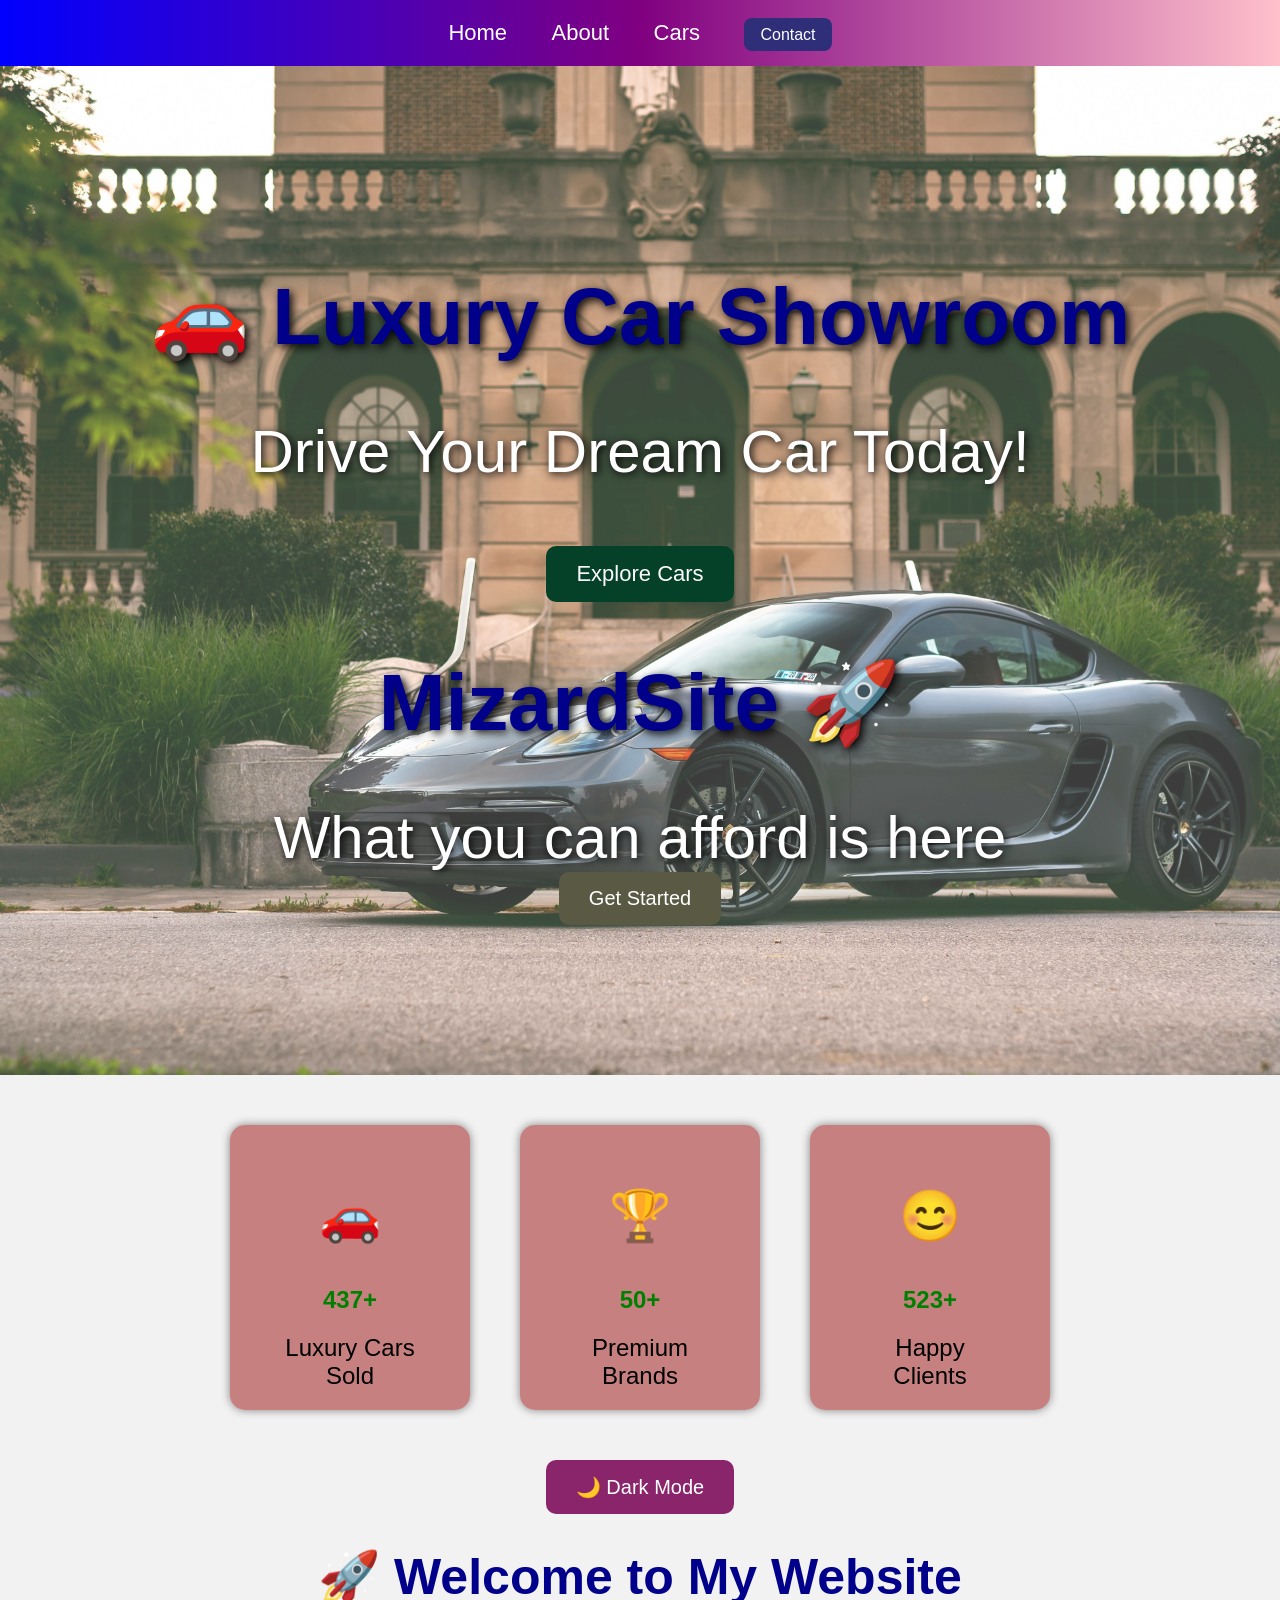
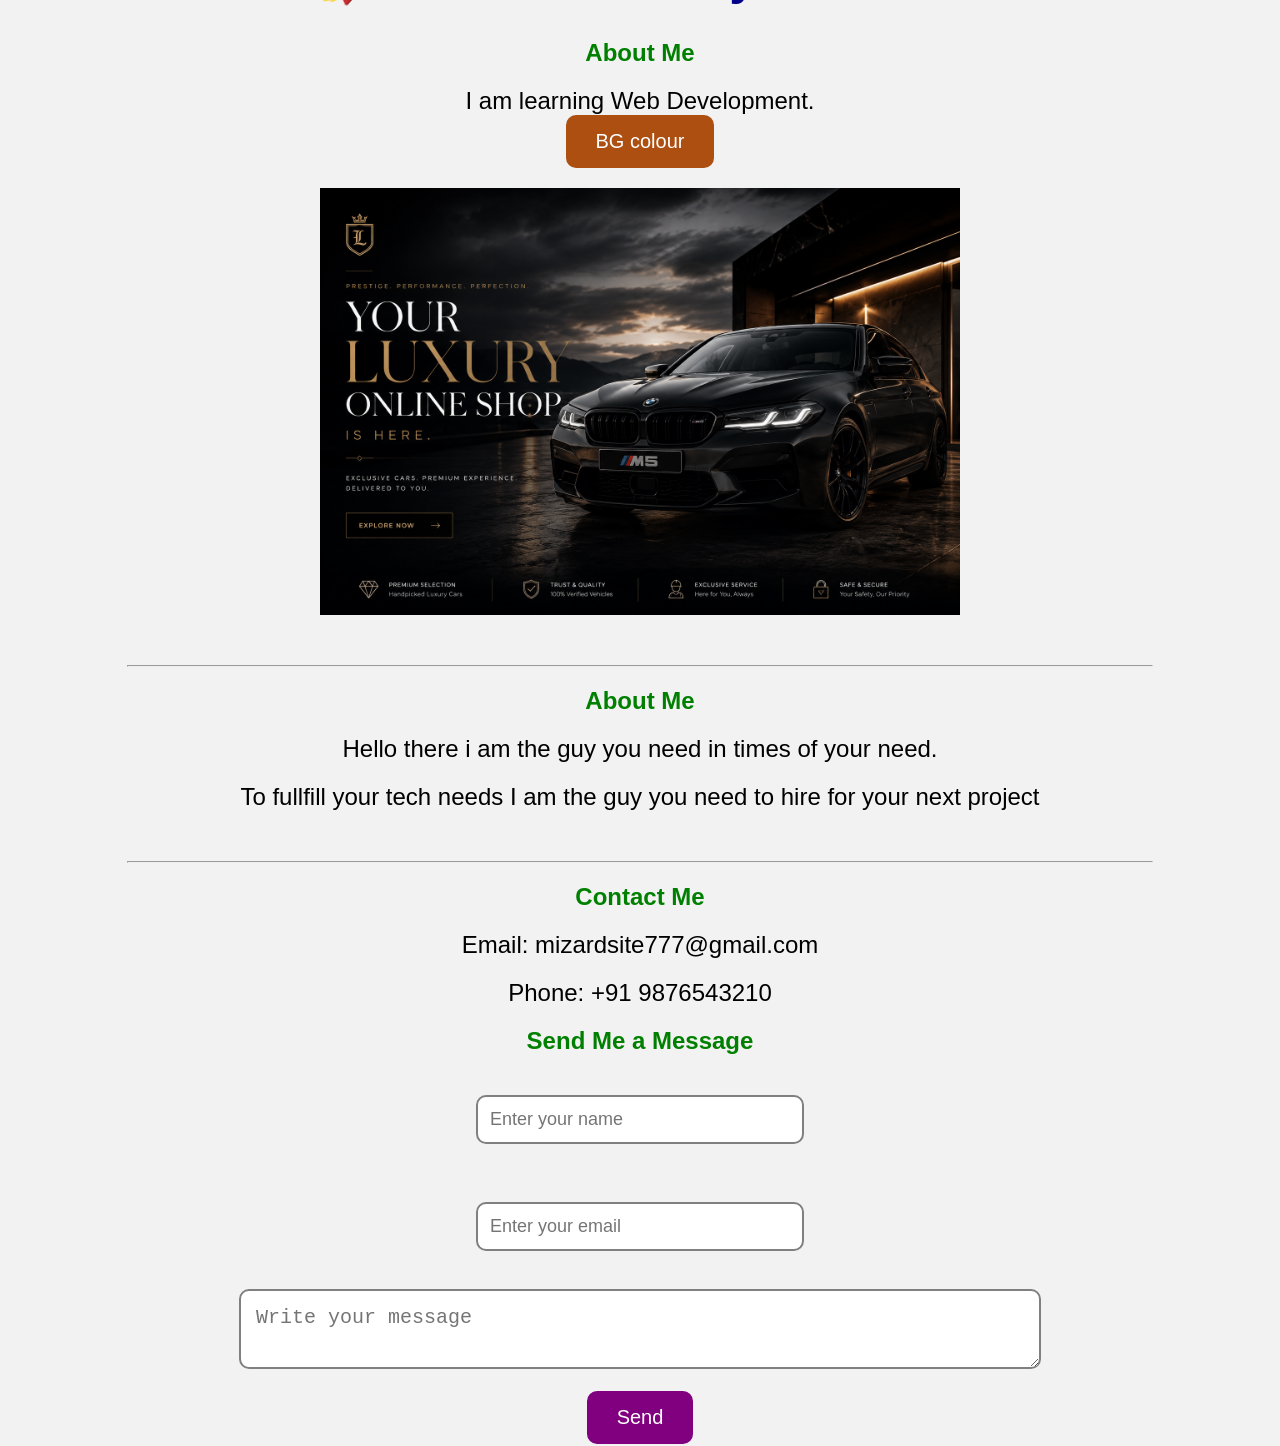
==== index.html @ 196ff4a2 "Add files via upload" ====
<!DOCTYPE html>
<html>

<head>
    <title>My Real Website</title>
    <meta name="viewport" content="width=device-width, initial-scale=1.0">
    <link rel="stylesheet" href="style.css">
</head>

<body>

   <nav>
    <a href="#home">Home</a>
    <a href="about.html">About</a>
    <a href="cars.html">Cars</a>
    <a class="contactlink" href="#contact">Contact</a>
</nav>

<div class="hero">

    <h1>🚗 Luxury Car Showroom</h1>

    <p>Drive Your Dream Car Today!</p>

    <a href="cars.html">
        <button class="explorebtn">Explore Cars</button>
    </a>

    <h1>MizardSite 🚀</h1>

    <p>What you can afford is here</p>

    <button>Get Started</button>

</div>

<section class="stats">

    <div class="stat">
        <h1>🚗</h1>
        <h2 id="carsSold">0</h2>
        <p>Luxury Cars Sold</p>
    </div>

    <div class="stat">
        <h1>🏆</h1>
        <h2 id="brands">0</h2>
        <p>Premium Brands</p>
    </div>

    <div class="stat">
        <h1>😊</h1> 
        <h2 id="clients">0</h2>
        <p>Happy Clients</p>
    </div>

</section>

<button class="darkbtn" onclick="darkMode()">🌙 Dark Mode</button>

    <h1 id="home">🚀 Welcome to My Website</h1>
    
     <h2 id="about">About Me</h2>

    <p id="message">I am learning Web Development.</p>

    <button class="bgbtn" onclick="changeColor()">BG colour</button>

    <img src="Front Page image.jpg" width="50%">

    <hr>

<h2>About Me</h2>

<p>
Hello there i am the guy you need in times of your need.
</p>
<p>
    To fullfill your tech needs I am the guy you need to hire for your next project 
    
</p>

<script>
function changeColor() {

    let colors = [
        "lightblue",
        "lightgreen",
        "yellow",
        "pink",
        "orange",
        "violet",
        "cyan",
        "lightcoral",
        "lightgoldenrodyellow",
        "lightgray"


    ];

    let random = Math.floor(Math.random() * colors.length);

    document.body.style.backgroundColor = colors[random];

}
</script>

<hr>

<h2 id="contact">Contact Me</h2>

<p>Email: mizardsite777@gmail.com</p>

<p>Phone: +91 9876543210</p>

<h2>Send Me a Message</h2>

<input type="text" placeholder="Enter your name">

<br><br>

<input type="email" placeholder="Enter your email">

<br><br>

<textarea placeholder="Write your message"></textarea>

<br><br>

<button class="sendbtn">Send</button>

<script>

    

let dark = false;

function darkMode(){

    if(dark == false){

        document.body.style.backgroundColor = "black";
        document.body.style.color = "white";

        dark = true;

    }else{

        document.body.style.backgroundColor = "#f2f2f2";
        document.body.style.color = "black";

        dark = false;

    }

}

</script>

<script>

let cars = 0;
let brands = 0;
let clients = 0;

let carCounter = setInterval(function(){

    cars++;
    document.getElementById("carsSold").innerHTML = cars + "+";

    if(cars == 50000){
        clearInterval(carCounter);
    }

}, 5);


let brandCounter = setInterval(function(){

    brands++;

    document.getElementById("brands").innerHTML = brands + "+";

    if(brands == 50){
        clearInterval(brandCounter);
    }

}, 50);


let clientCounter = setInterval(function(){

    clients++;

    document.getElementById("clients").innerHTML = clients + "+";

    if(clients == 1000000){
        clearInterval(clientCounter);
    }

}, 2);

</script>

</body>

</html>
---- style.css ----
body{
    margin:0;
    font-family:Arial;
    background-color:#f2f2f2;
    text-align:center;
}

h1{
    color:darkblue;
    font-size:50px;
}

h2{
    color:green;
}


button{
    background-color:rgb(90, 90, 68);
    color:white;
    padding:15px 30px;
    border:none;
    border-radius:10px;
    font-size:20px;
}
img{
    display:block;
    margin:20px auto;
}
hr{
    width:80%;
    margin-top:50px;
}

p{
    width:70%;
    margin:auto;
    margin-top:20px;
    font-size:24px;
}

.hero p{
    font-size: 25px;
}


button:hover{
    background-color: rgb(169, 104, 143);
    transform: scale(1.3);
    transition: 0.3s;
    cursor: pointer;
}
.darkbtn{
    background-color: rgb(138, 37, 108);
    color: white;
    padding: 15px 30px;
    border: none;
    border-radius: 10px;
}

.bgbtn{
    background-color: rgb(172, 79, 17);
    color: white;
    padding: 15px 30px;
    border: none;
    border-radius: 10px;
}
input, textarea{

    width:60%;
    padding:15px;
    font-size:20px;
    border-radius:10px;
    border:2px solid gray;

}

.sendbtn{

    background-color:purple;
    color:white;
    padding:15px 30px;
    border:none;
    border-radius:10px;

}
@media (max-width: 768px){

    h1{
        font-size:25px;
    }

    h2{
        font-size:25px;
    }

    p{
        font-size:18px;
        width:90%;
    }

    img{
        width:90%;
    }

    input,
    textarea{
        width:90%;
    }

}

.backbtn{
    background-color: rgb(46, 46, 54);
    color: white;
    padding: 8px 16px;
    font-size: 16px;
    border: none;
    border-radius: 8px;
}
.contactlink{
    background-color: rgb(46, 46, 121);
    color: white;
    padding: 8px 16px;
    font-size: 16px;
    border: none;
    border-radius: 8px;
}
.container{
    display: flex;
    justify-content: center;
    gap: 20px;
    flex-wrap: wrap;
}

.car{
    width: 300px;
    background-color: rgb(255, 245, 245);
    padding: 20px;
    border-radius: 15px;
    box-shadow: 0px 0px 10px gray;
    transition: transform 0.3s;
}
.car:hover{
    transform: scale(1.08);
    box-shadow: 0px 15px 30px gray;
    z-index: 10;
}
.buybtn{
    background-color: green;
    color: white;
    padding: 10px 20px;
    font-size: 18px;
    border: none;
    border-radius: 10px;
}

.buybtn:hover{
    background-color: darkgreen;
    cursor: pointer;
}
.bmwm4btn{
    background-color: rgb(7, 7, 14);
    color: white;
    padding: 10px 20px;
    font-size: 18px;
    border: none;
    border-radius: 10px;
}
.ferraribtn{
    background-color: rgb(221, 18, 18);
    color: white;
    padding: 10px 20px;
    font-size: 18px;
    border: none;
    border-radius: 10px;
}
.mercedesbtn{
    background-color: rgb(231, 213, 213);
    color: rgb(153, 17, 17);
    padding: 10px 20px;
    font-size: 18px;
    border: none;
    border-radius: 10px;
}
.grid{
    display: grid;
    grid-template-columns: repeat(3, 1fr);
    gap: 20px;
    padding: 20px;
}
.bmwm5btn{
    background-color: rgb(4, 4, 19);
    color: rgb(223, 178, 178);
    padding: 10px 20px;
    font-size: 18px;
    border: none;
    border-radius: 10px;
}
input{
    width:300px;
    padding:12px;
    font-size:18px;
    border-radius:10px;
    border:2px solid gray;
    margin:20px;
}
nav{
    background: linear-gradient(to right, blue, purple, pink);
    padding:20px;
}

nav a{
    color:white;
    text-decoration:none;
    margin:20px;
    font-size:22px;
}

nav a:hover{
    color:rgb(158, 125, 48);
}

.hero{
    background:
    linear-gradient(rgba(255, 255, 255, 0.234),
    rgba(255, 255, 255, 0.234)),
    url("hero-car.jpg");

    background-size: cover;
    background-position: center;
    color: white;
    padding: 150px 20px;


    animation: fadein 5s;
}
.hero h1{
    font-size:80px;
    text-shadow: 3px 3px 10px black;
}

.hero p{
    font-size:60px;
    text-shadow: 2px 2px 8px black;
}
.explorebtn{
    background-color: rgb(4, 65, 40);
    color: rgb(254, 253, 253);
    padding: 15px 30px;
    border: none;
    border-radius: 10px;
    font-size: 22px;
    margin-top:60px;
}
.stats{
    display:flex;
    justify-content:center;
    gap:50px;
    padding:50px;
}

.stat{
    background:rgba(165, 39, 39, 0.557);
    padding:20px;
    border-radius:15px;
    width:200px;
    box-shadow:0px 0px 10px gray;
    animation: fadeIn 2s;
}

@keyframes fadeIn{

    from{
        opacity:0;
    }

    to{
        opacity:1;
    }

}
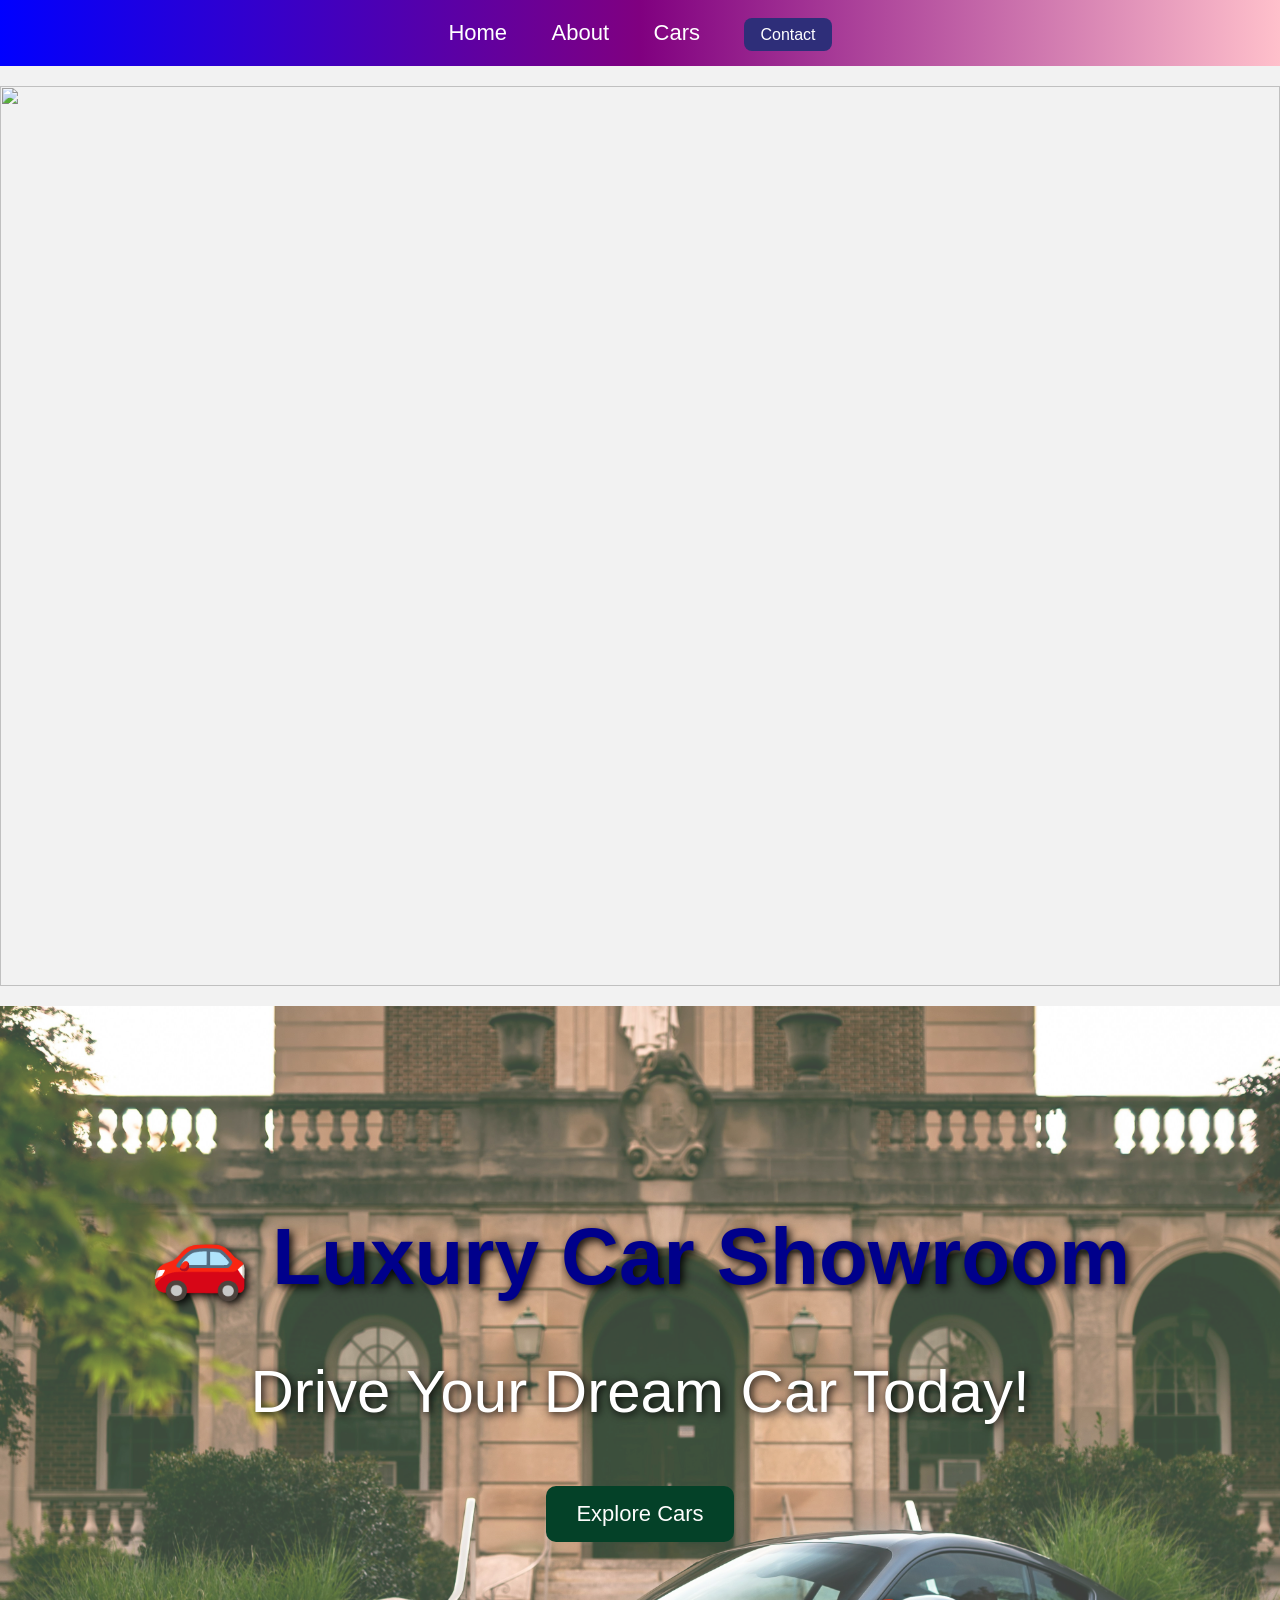
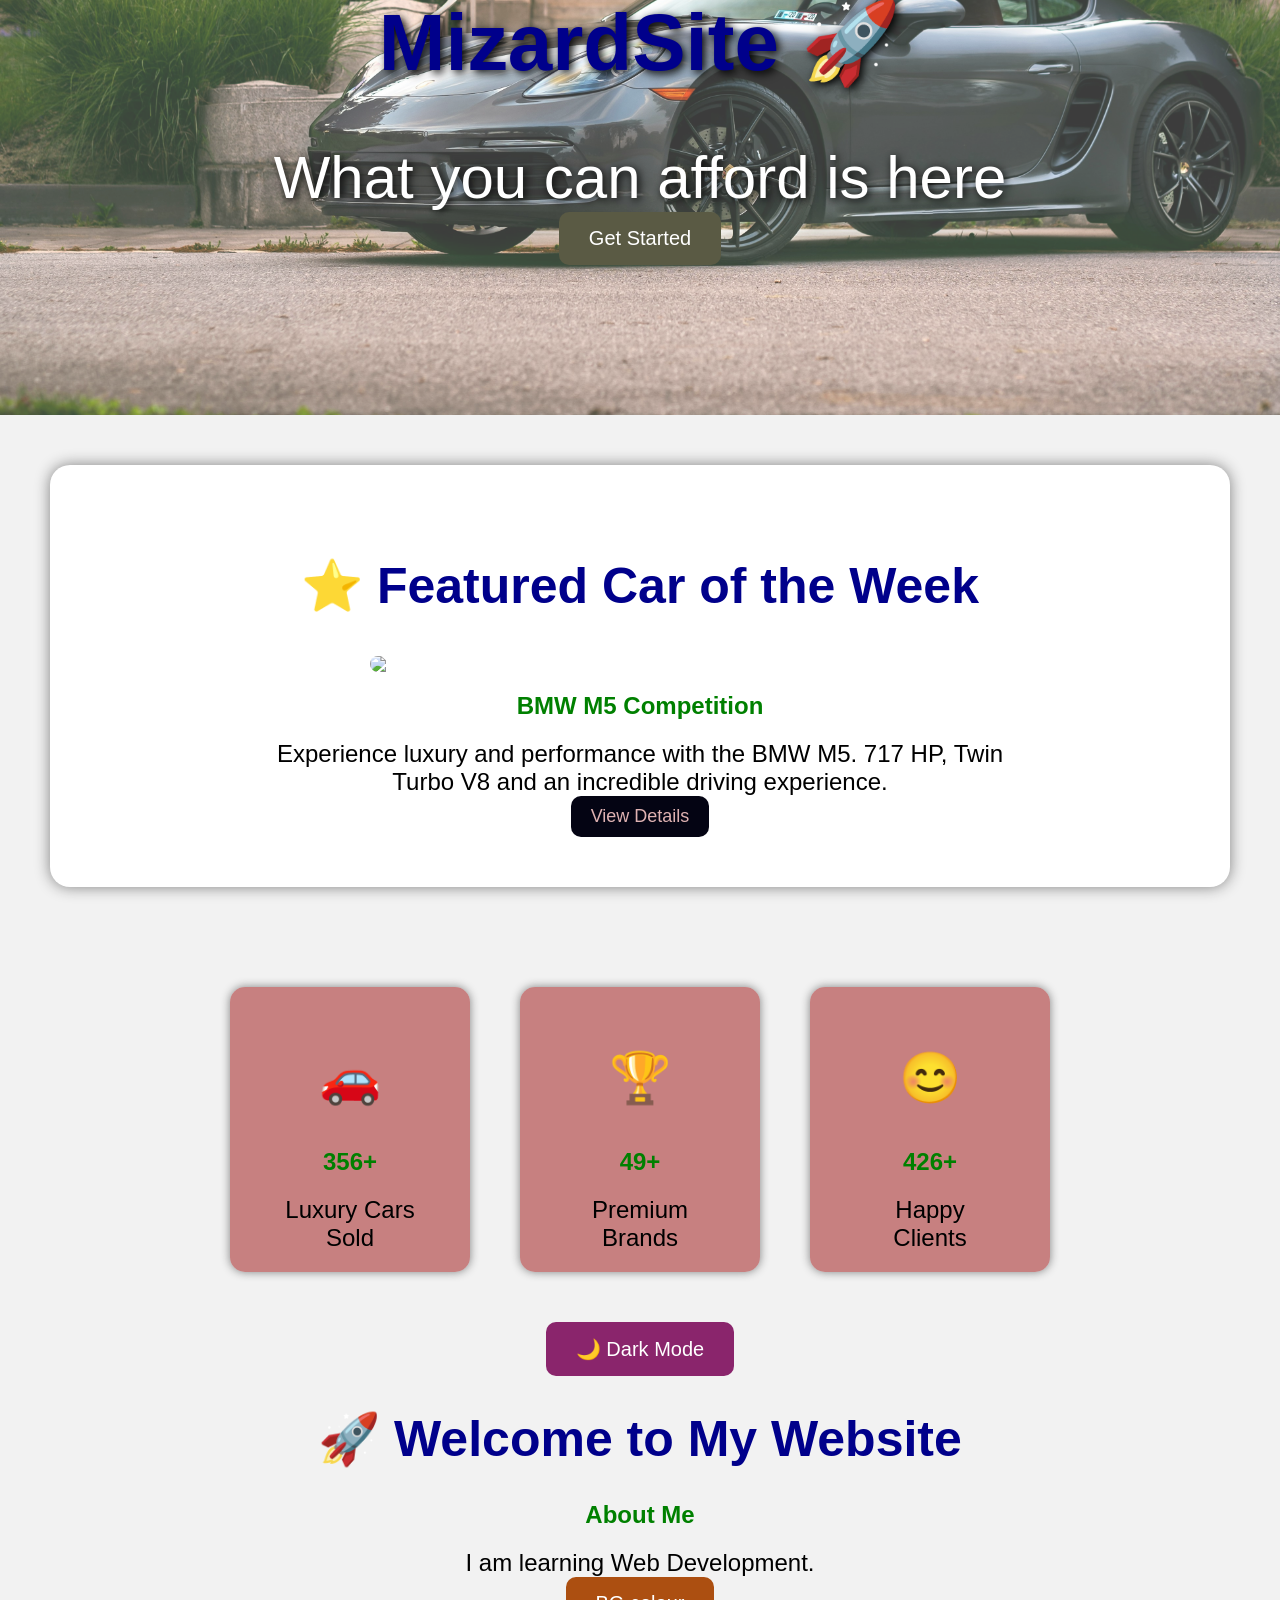
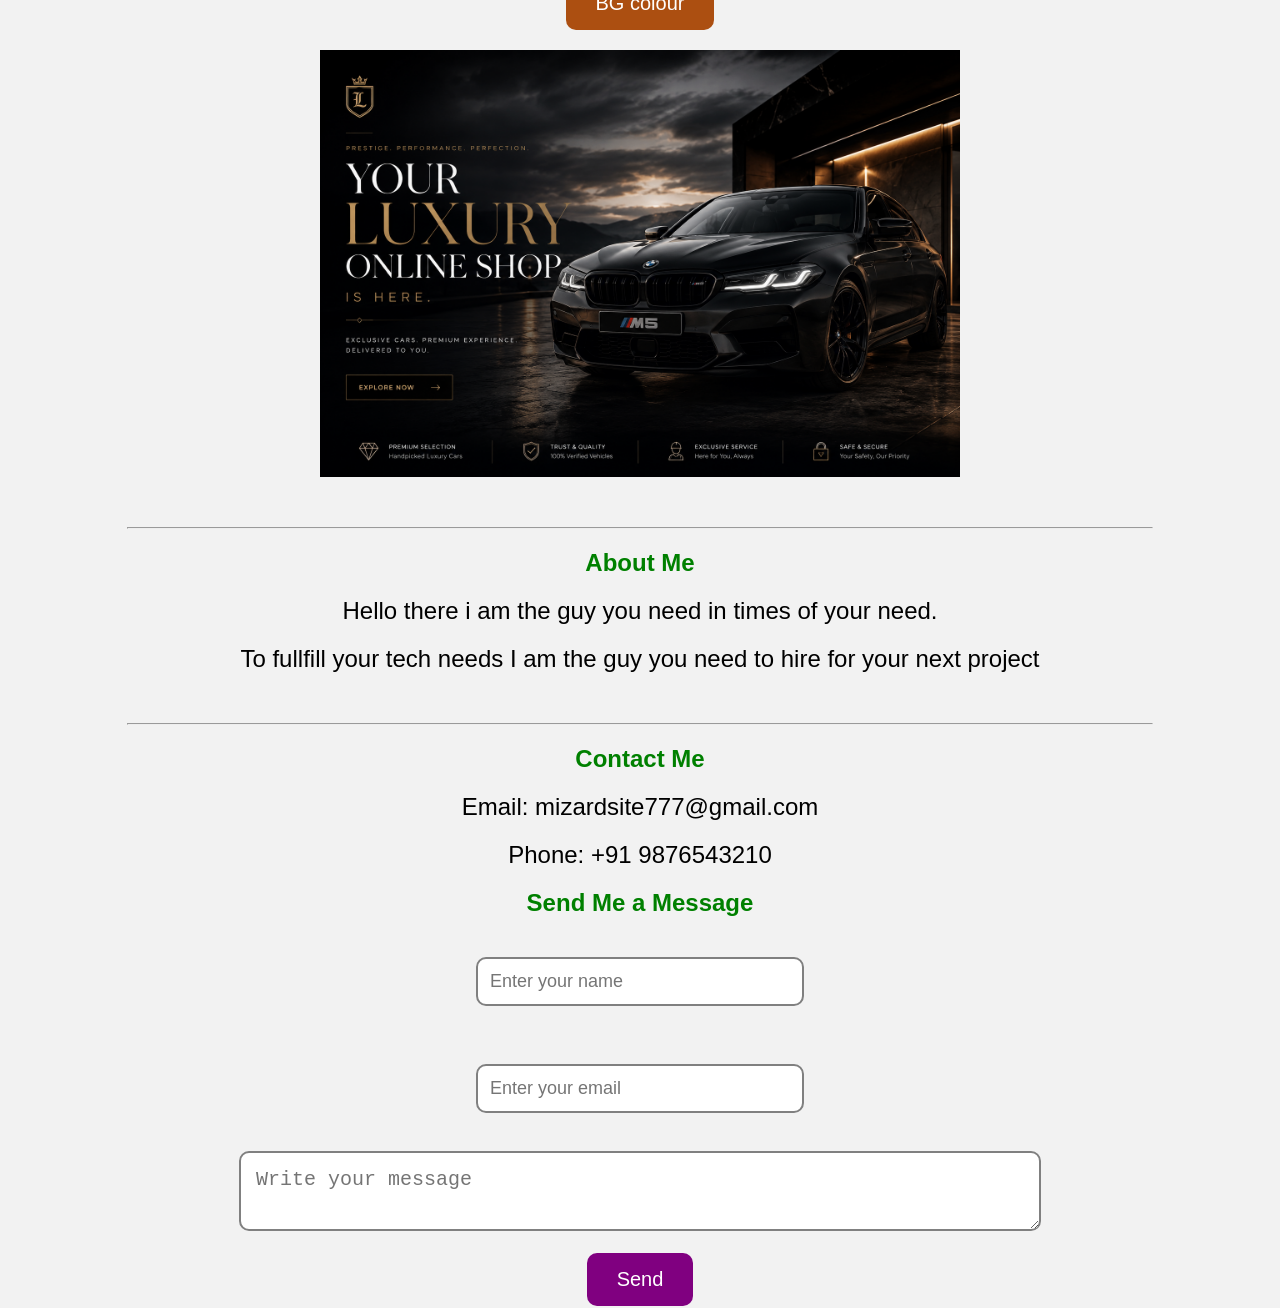
==== commit e278a61e: "Add files via upload" ====
--- a/index.html
+++ b/index.html
@@ -14,7 +14,13 @@
     <a href="about.html">About</a>
     <a href="cars.html">Cars</a>
     <a class="contactlink" href="#contact">Contact</a>
-</nav>
+   </nav>
+
+<div class="slider">
+
+    <img id="sliderImage" src="BMW M5.jpg" width="100%">
+
+</div>
 
 <div class="hero">
 
@@ -33,6 +39,26 @@
     <button>Get Started</button>
 
 </div>
+
+<section class="featured">
+
+    <h1>⭐ Featured Car of the Week</h1>
+
+    <img src="BMW M5.jpg" width="50%">
+
+    <h2>BMW M5 Competition</h2>
+
+    <p>
+        Experience luxury and performance with the BMW M5.
+        717 HP, Twin Turbo V8 and an incredible driving experience.
+    </p>
+
+    <a href="bmwm5.html">
+            <button class="bmwm5btn">View Details</button>
+        </a>
+
+
+</section>
 
 <section class="stats">
 
@@ -202,6 +228,40 @@
 
 </script>
 
+<script>
+
+let images = [
+    "BMW M5.jpg",
+    "Ferrari F8.jpg",
+    "Mercedes amg.jpg"
+];
+
+let current = 0;
+
+setInterval(function(){
+
+    let slider = document.getElementById("sliderImage");
+
+    slider.style.opacity = 0;
+
+    setTimeout(function(){
+
+        current++;
+
+        if(current >= images.length){
+            current = 0;
+        }
+
+        slider.src = images[current];
+
+        slider.style.opacity = 1;
+
+    },1000);
+
+},3000);
+
+</script>
+
 </body>
 
 </html>
--- a/style.css
+++ b/style.css
@@ -208,6 +208,10 @@
 nav{
     background: linear-gradient(to right, blue, purple, pink);
     padding:20px;
+
+    position:sticky;
+    top:0;
+    z-index: 1000;
 }
 
 nav a{
@@ -279,4 +283,28 @@
         opacity:1;
     }
 
+}
+.featured{
+    padding:50px;
+    background-color:white;
+    margin:50px;
+    border-radius:20px;
+    box-shadow:0px 0px 15px gray;
+}
+
+.featured img{
+    border-radius:15px;
+}
+.slider{
+    width:100%;
+    overflow:hidden;
+}
+
+.slider img{
+    width:100%;
+    height:900px;
+    object-fit:cover;
+    object-position:center;
+    opacity:1;
+    transition:opacity 1s ease-in-out;
 }
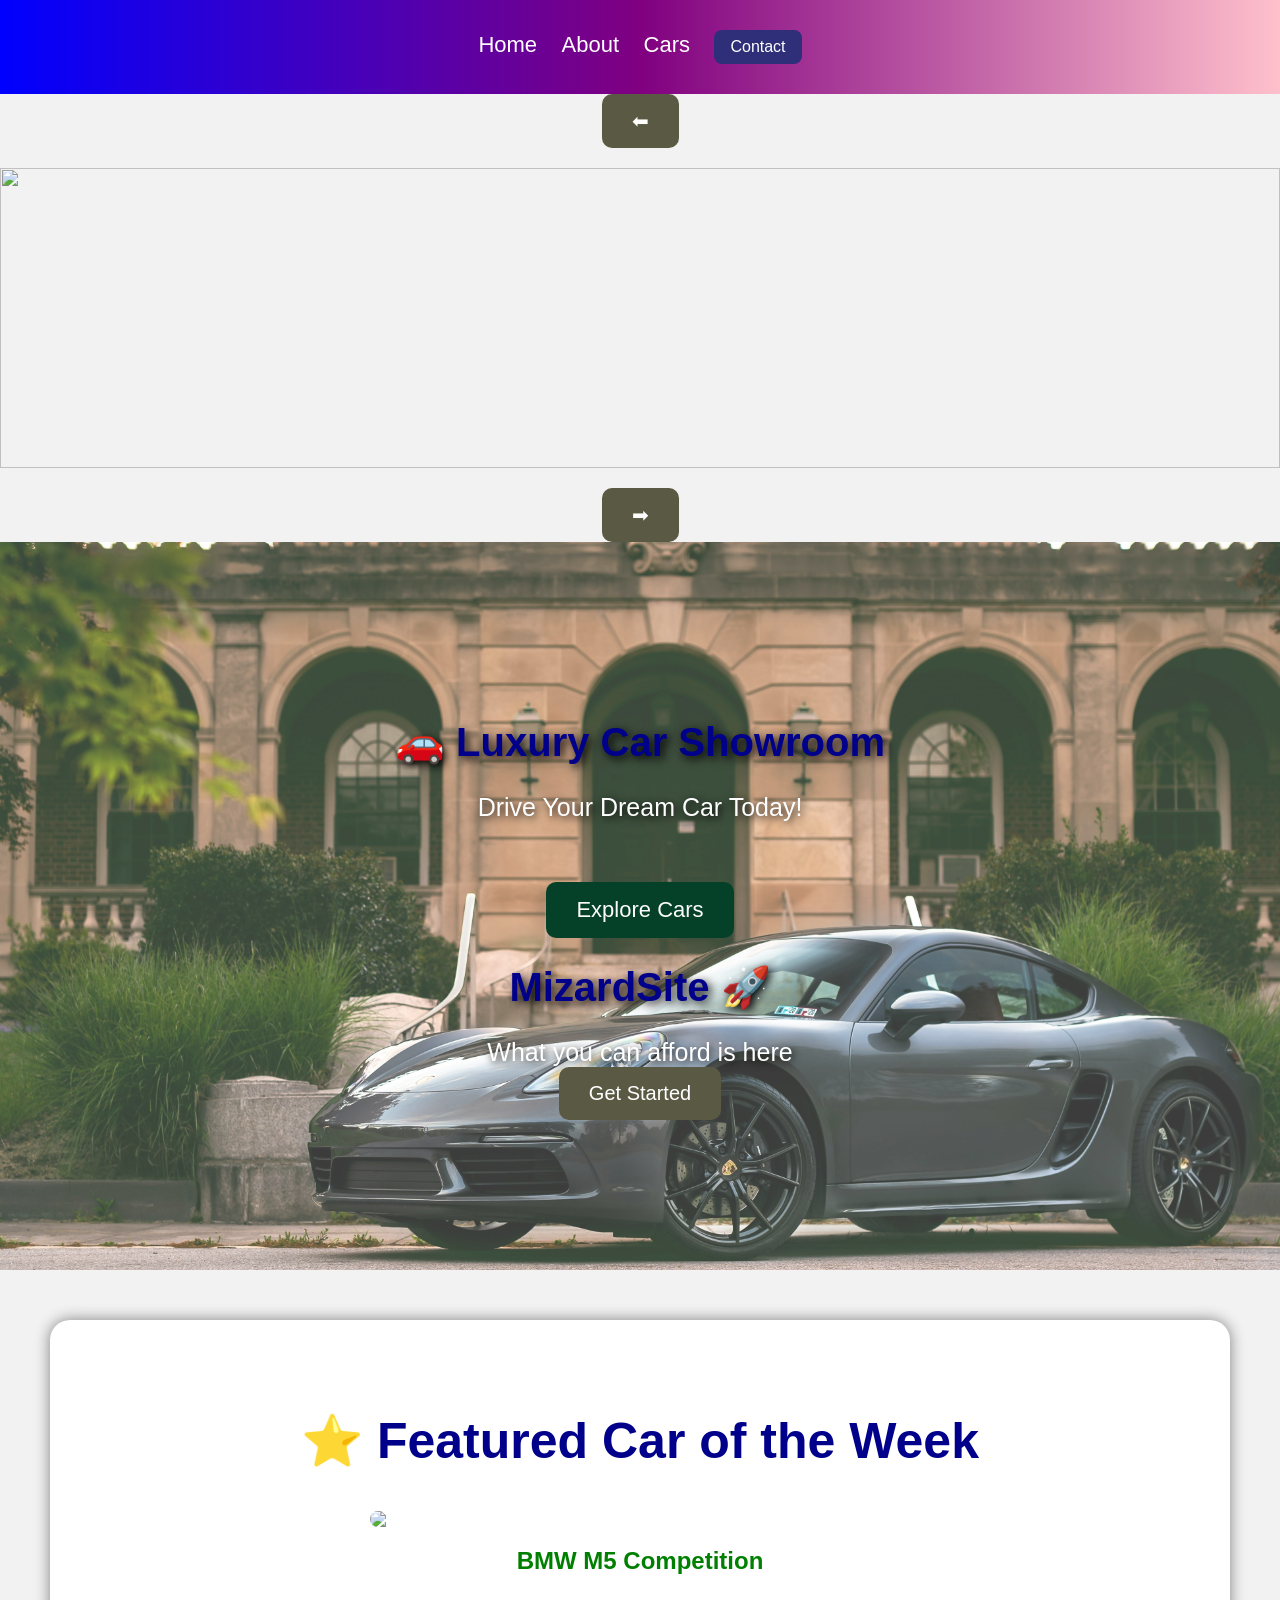
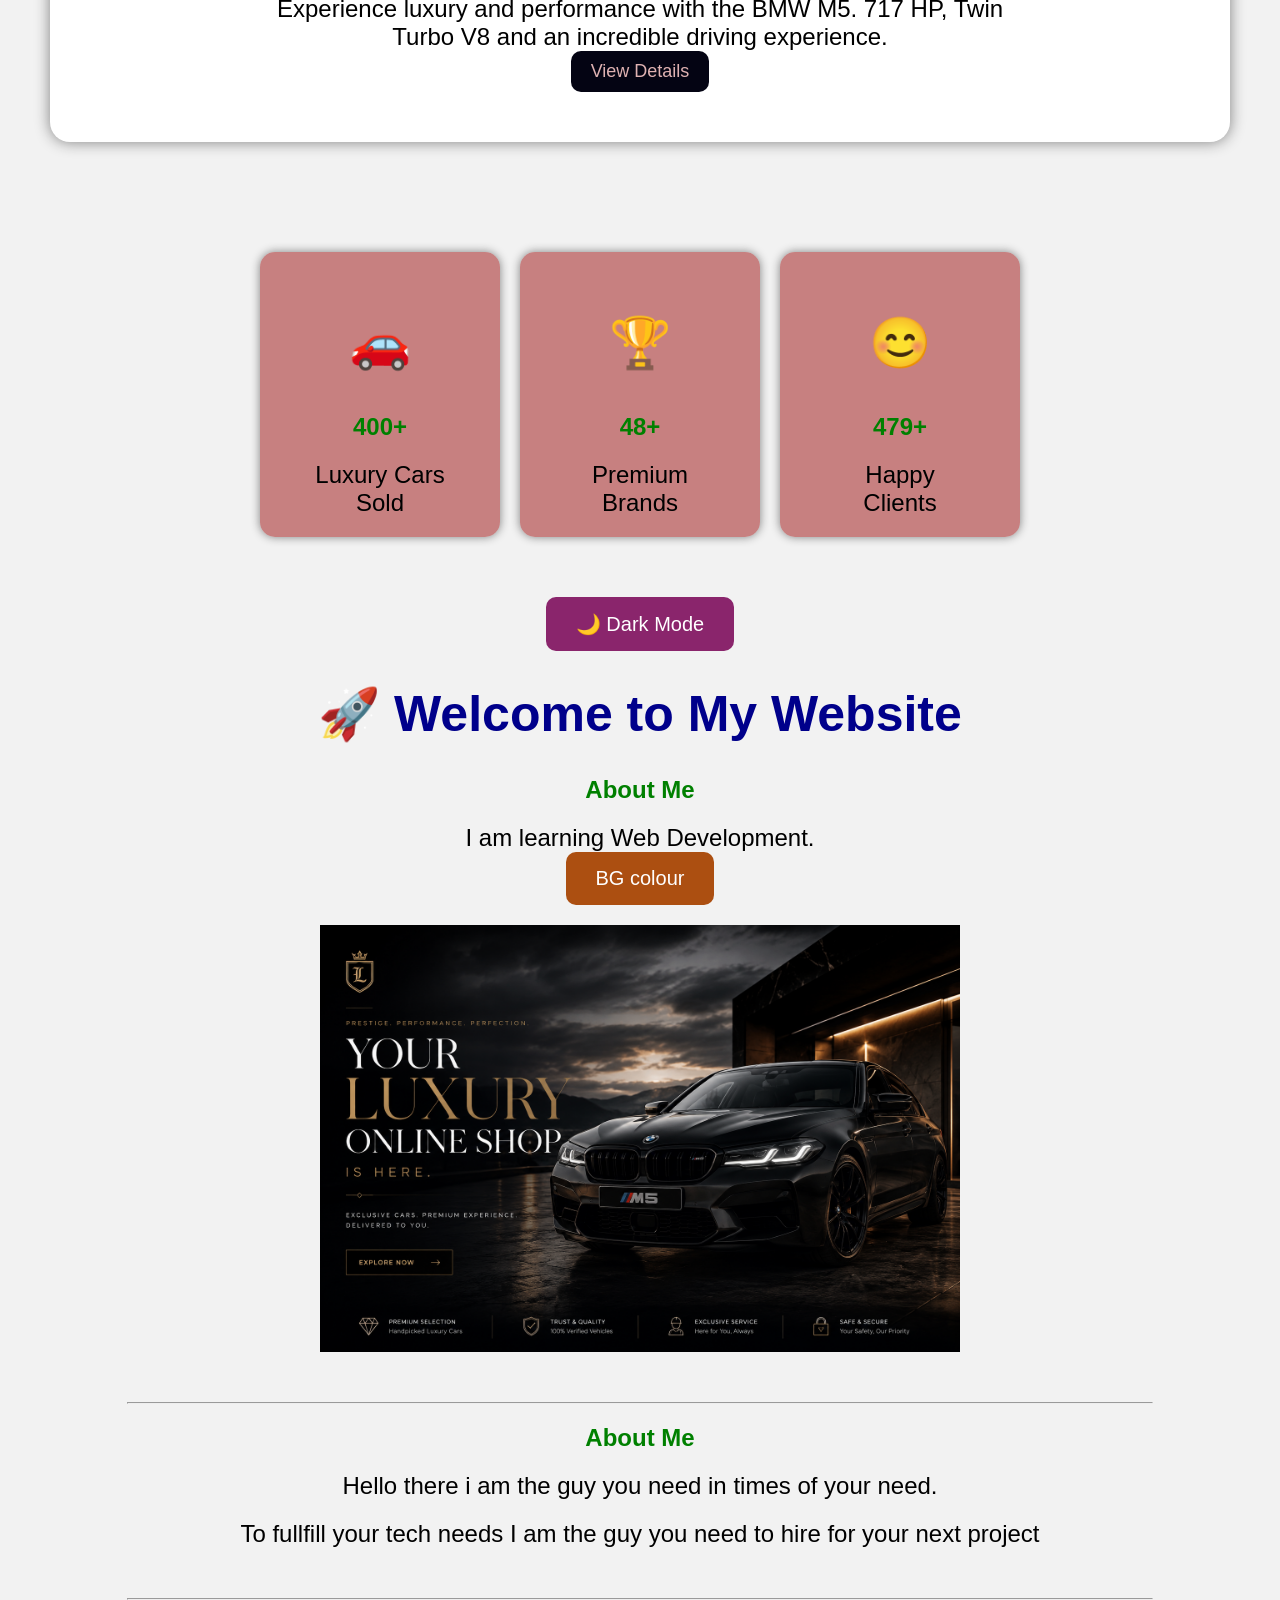
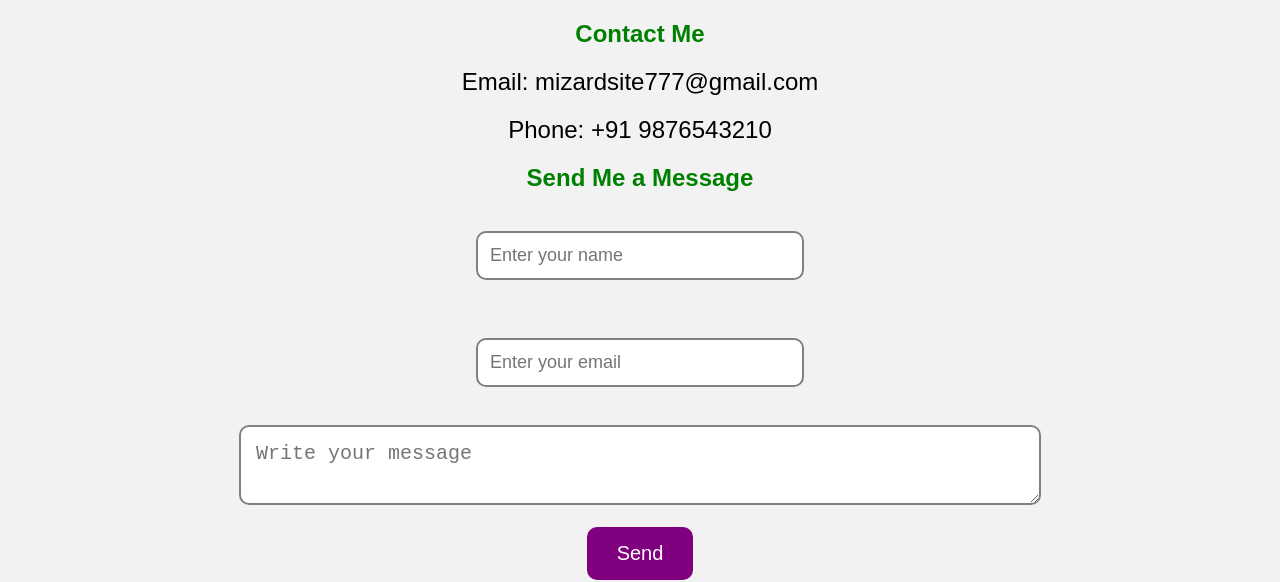
==== commit 4abbbe66: "Add files via upload" ====
--- a/index.html
+++ b/index.html
@@ -18,7 +18,11 @@
 
 <div class="slider">
 
-    <img id="sliderImage" src="BMW M5.jpg" width="100%">
+    <button id="prevBtn">⬅</button>
+
+    <img id="sliderImage" src="BMW M5.jpg">
+
+    <button id="nextBtn">➡</button>
 
 </div>
 
@@ -238,7 +242,7 @@
 
 let current = 0;
 
-setInterval(function(){
+document.getElementById("nextBtn").onclick = function(){
 
     let slider = document.getElementById("sliderImage");
 
@@ -256,9 +260,31 @@
 
         slider.style.opacity = 1;
 
-    },1000);
-
-},3000);
+    },500);
+
+};
+
+document.getElementById("prevBtn").onclick = function(){
+
+    let slider = document.getElementById("sliderImage");
+
+    slider.style.opacity = 0;
+
+    setTimeout(function(){
+
+        current--;
+
+        if(current < 0){
+            current = images.length - 1;
+        }
+
+        slider.src = images[current];
+
+        slider.style.opacity = 1;
+
+    },500);
+
+};
 
 </script>
 
--- a/style.css
+++ b/style.css
@@ -239,6 +239,13 @@
 
     animation: fadein 5s;
 }
+
+@media (max-width: 768px){
+    .hero{
+        padding: 100px 20px;
+    }
+}
+
 .hero h1{
     font-size:80px;
     text-shadow: 3px 3px 10px black;
@@ -260,8 +267,8 @@
 .stats{
     display:flex;
     justify-content:center;
-    gap:50px;
-    padding:50px;
+    gap:20px;
+    padding:60px;
 }
 
 .stat{
@@ -300,6 +307,11 @@
     overflow:hidden;
 }
 
+@media (max-width: 768px){
+    .slider img{
+        height:300px;
+    }
+}
 .slider img{
     width:100%;
     height:900px;
@@ -307,4 +319,31 @@
     object-position:center;
     opacity:1;
     transition:opacity 1s ease-in-out;
+}
+
+@media (max-width: 768px){}
+
+.slider img{
+    height:300px;
+}
+
+.hero h1{
+    font-size:40px;
+}
+
+.hero p{
+    font-size:25px;
+}
+
+.car{
+    width:90%;
+}
+
+.grid{
+    grid-template-columns:1fr;
+}
+
+nav a{
+    display:inline-block;
+    margin:10px;
 }
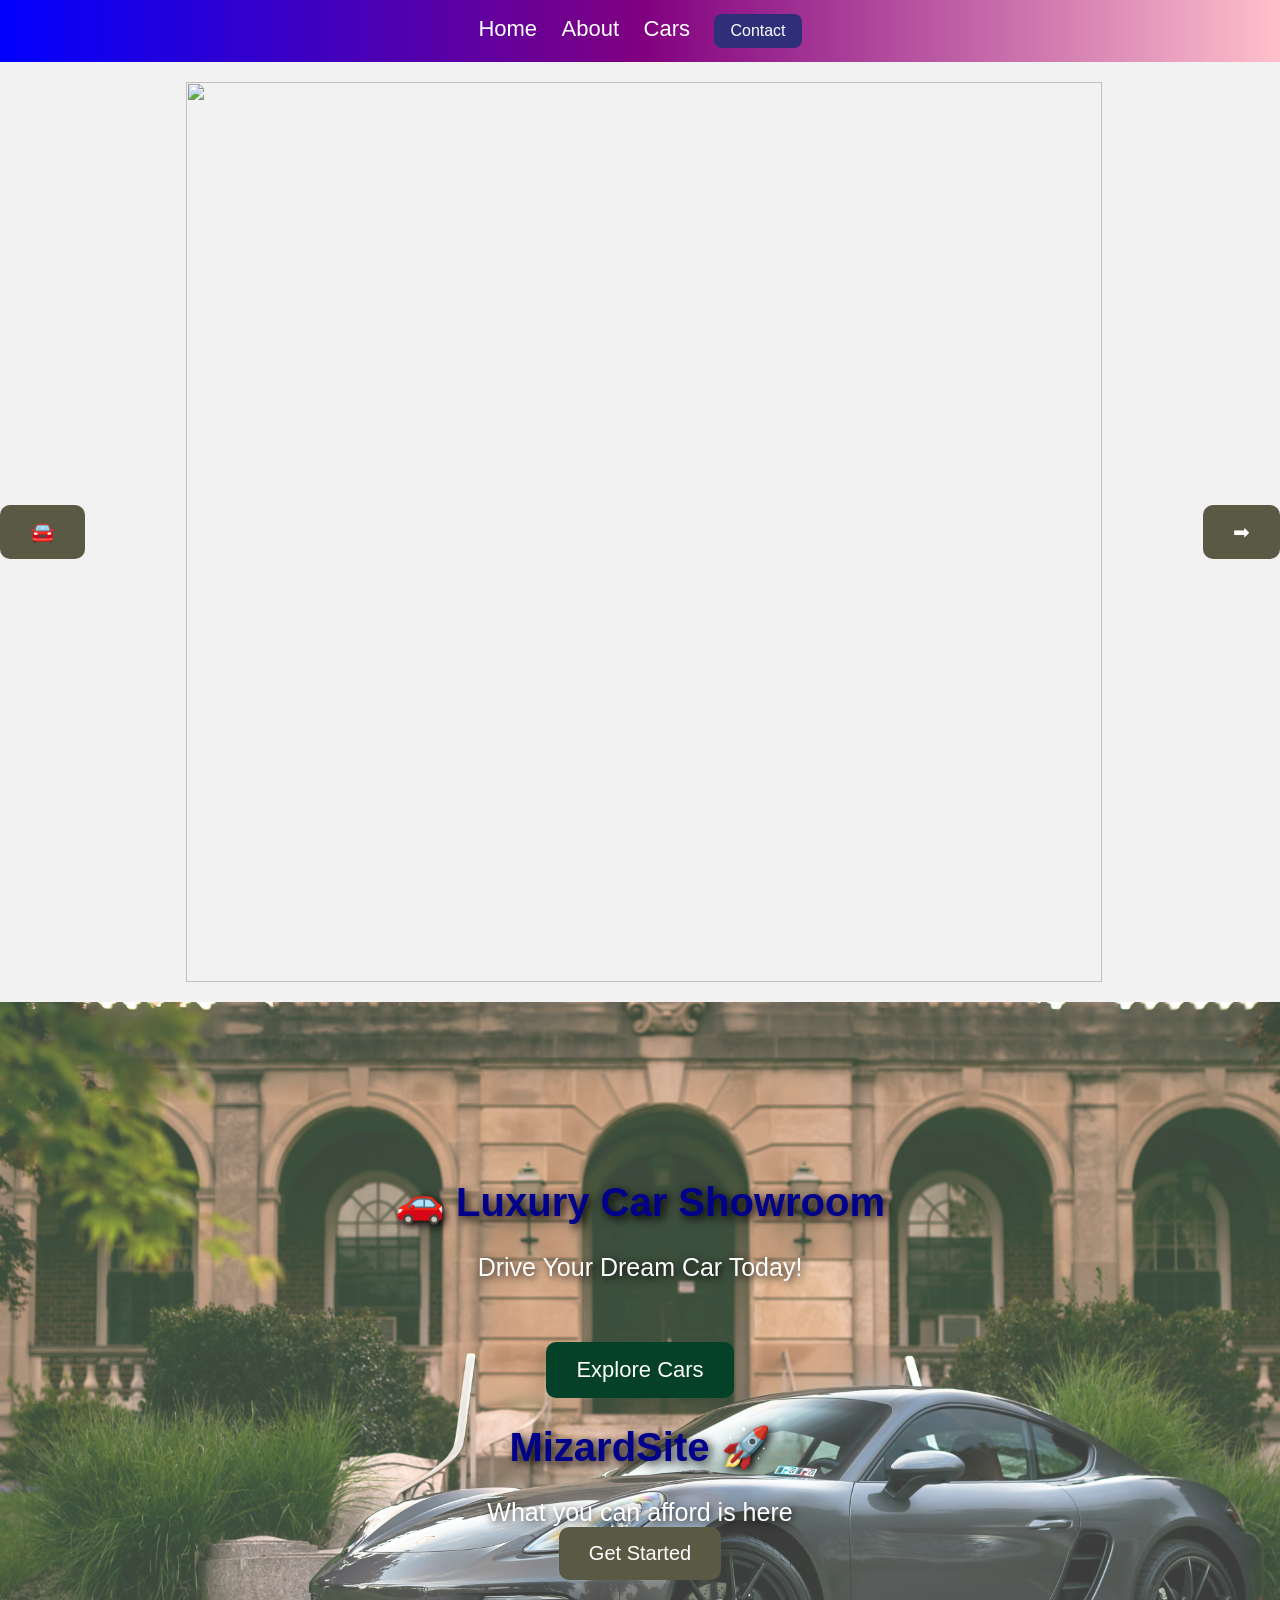
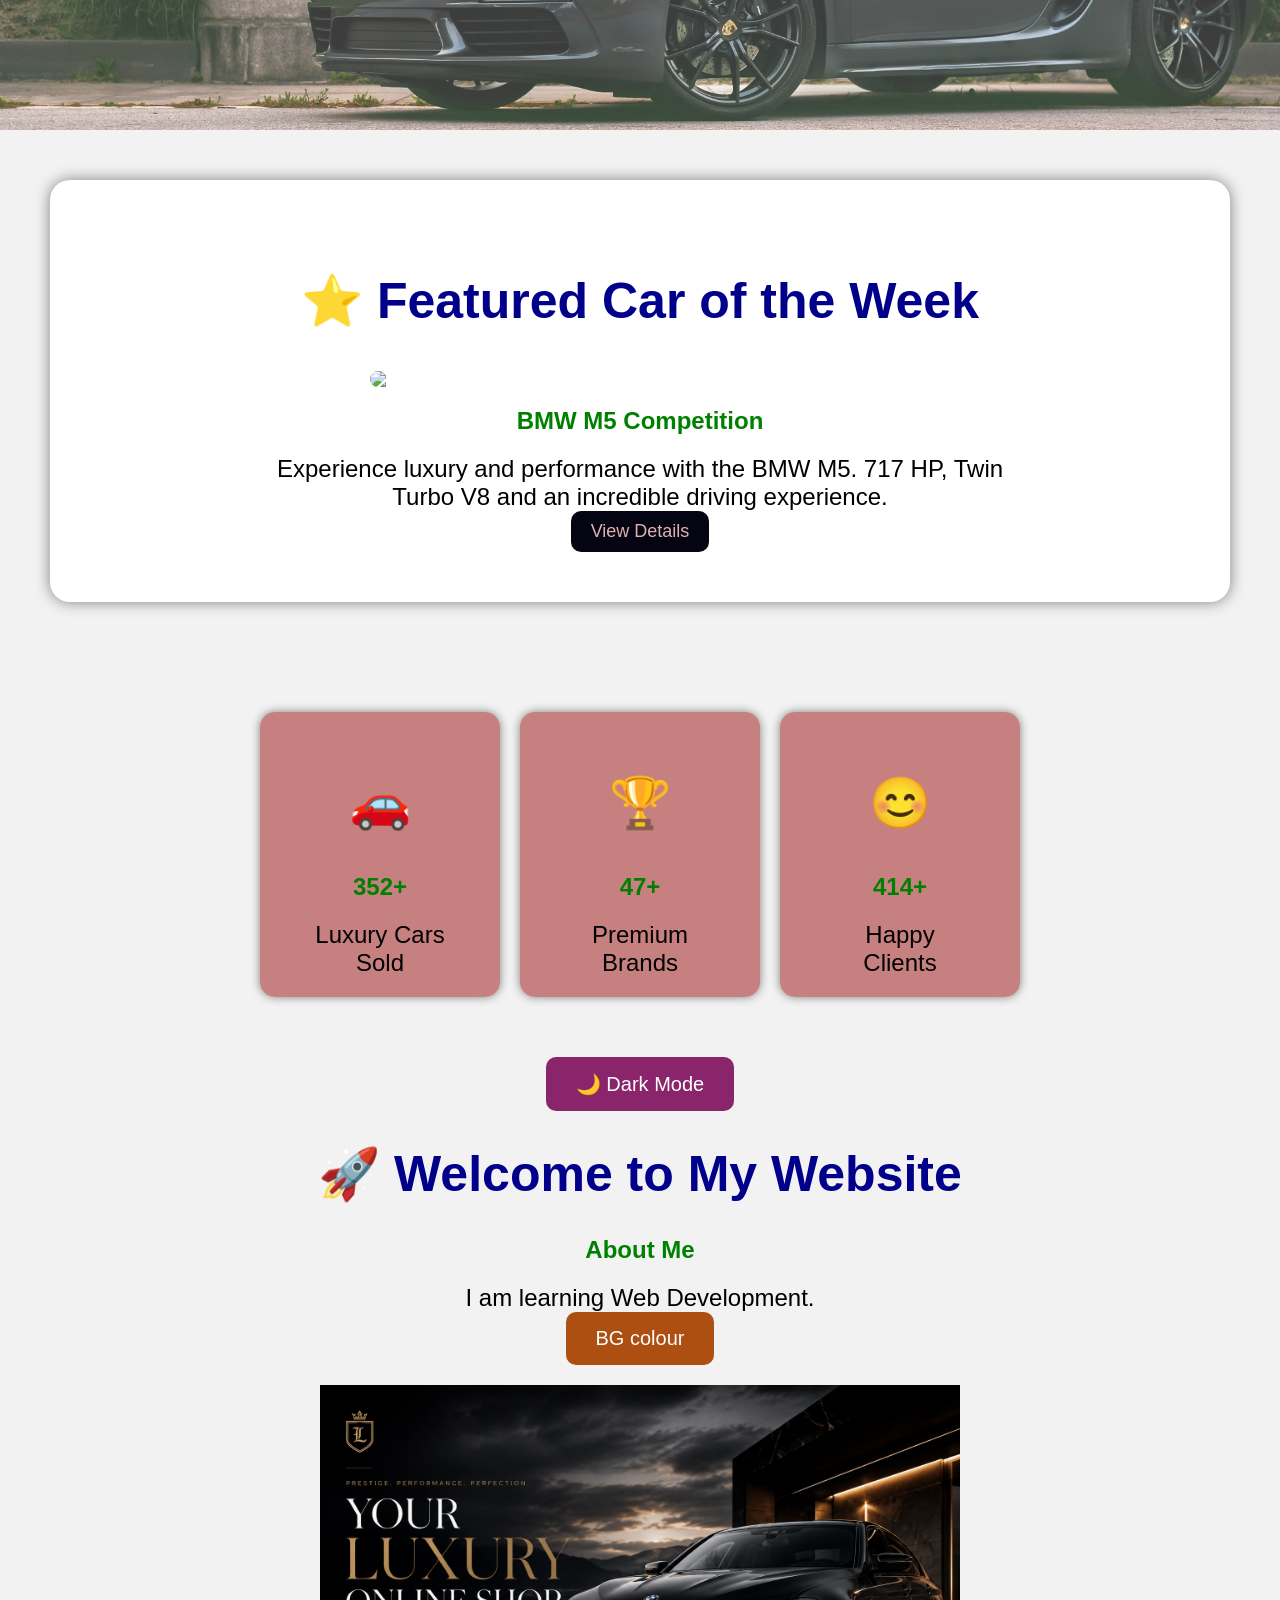
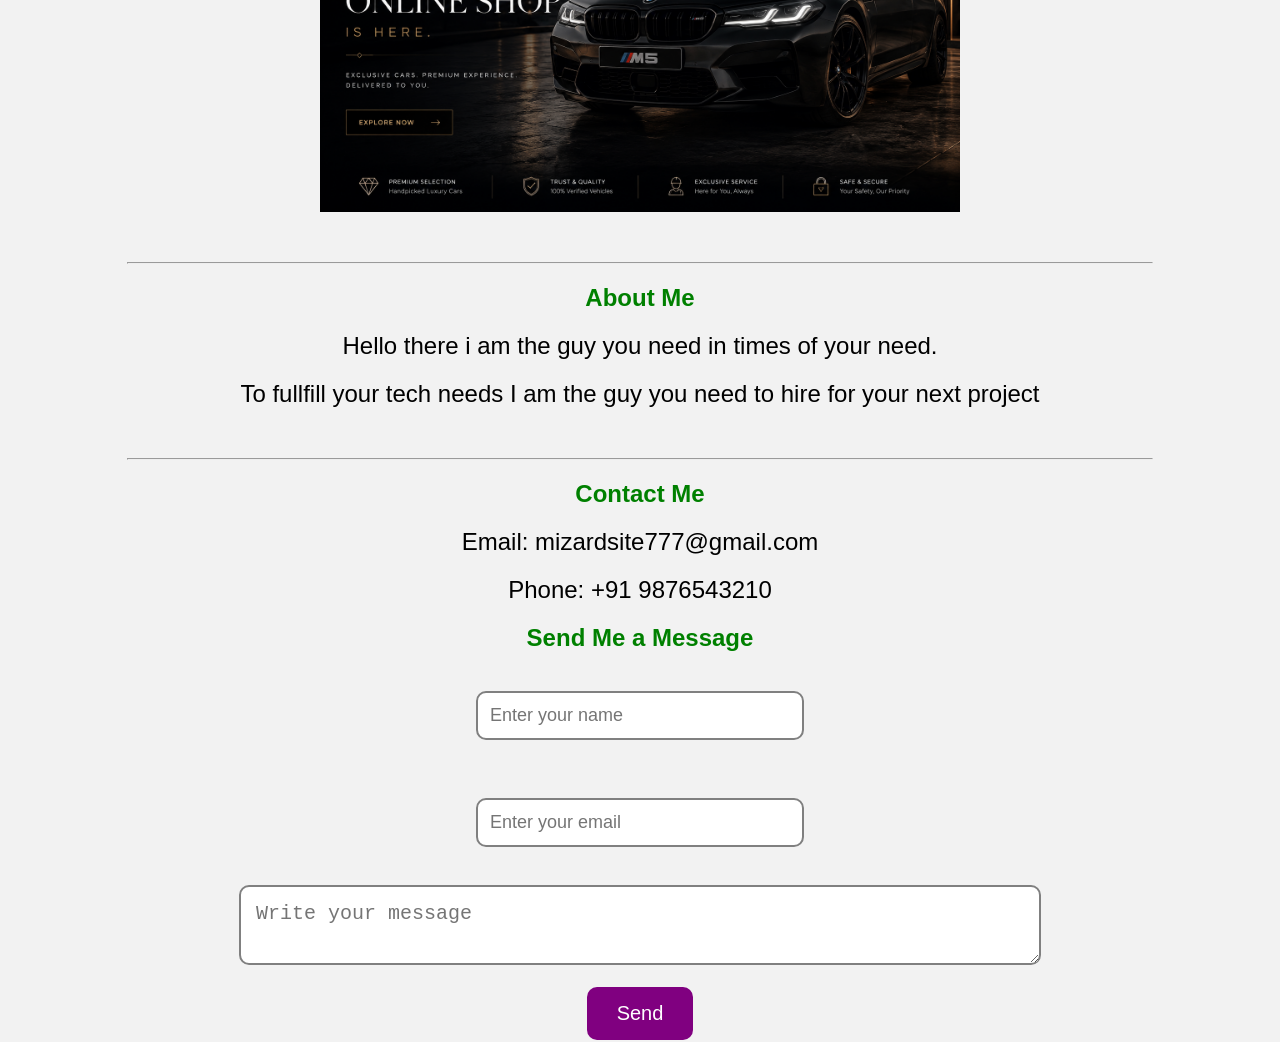
==== commit 63c6b735: "Add files via upload" ====
--- a/index.html
+++ b/index.html
@@ -18,9 +18,9 @@
 
 <div class="slider">
 
-    <button id="prevBtn">⬅</button>
-
-    <img id="sliderImage" src="BMW M5.jpg">
+    <button id="prevBtn">🚘</button>
+
+    <img id="sliderImage" src="BMW M5.jpg" width="100%">
 
     <button id="nextBtn">➡</button>
 
@@ -241,7 +241,6 @@
 ];
 
 let current = 0;
-
 document.getElementById("nextBtn").onclick = function(){
 
     let slider = document.getElementById("sliderImage");
@@ -286,6 +285,8 @@
 
 };
 
+
+
 </script>
 
 </body>
--- a/style.css
+++ b/style.css
@@ -207,7 +207,7 @@
 }
 nav{
     background: linear-gradient(to right, blue, purple, pink);
-    padding:20px;
+    padding:4px;
 
     position:sticky;
     top:0;
@@ -303,8 +303,10 @@
     border-radius:15px;
 }
 .slider{
-    width:100%;
-    overflow:hidden;
+    display:flex;
+    align-items:center;
+    justify-content:center;
+    gap:20px;
 }
 
 @media (max-width: 768px){
@@ -313,7 +315,7 @@
     }
 }
 .slider img{
-    width:100%;
+    width:85%;
     height:900px;
     object-fit:cover;
     object-position:center;
@@ -321,11 +323,7 @@
     transition:opacity 1s ease-in-out;
 }
 
-@media (max-width: 768px){}
-
-.slider img{
-    height:300px;
-}
+
 
 .hero h1{
     font-size:40px;
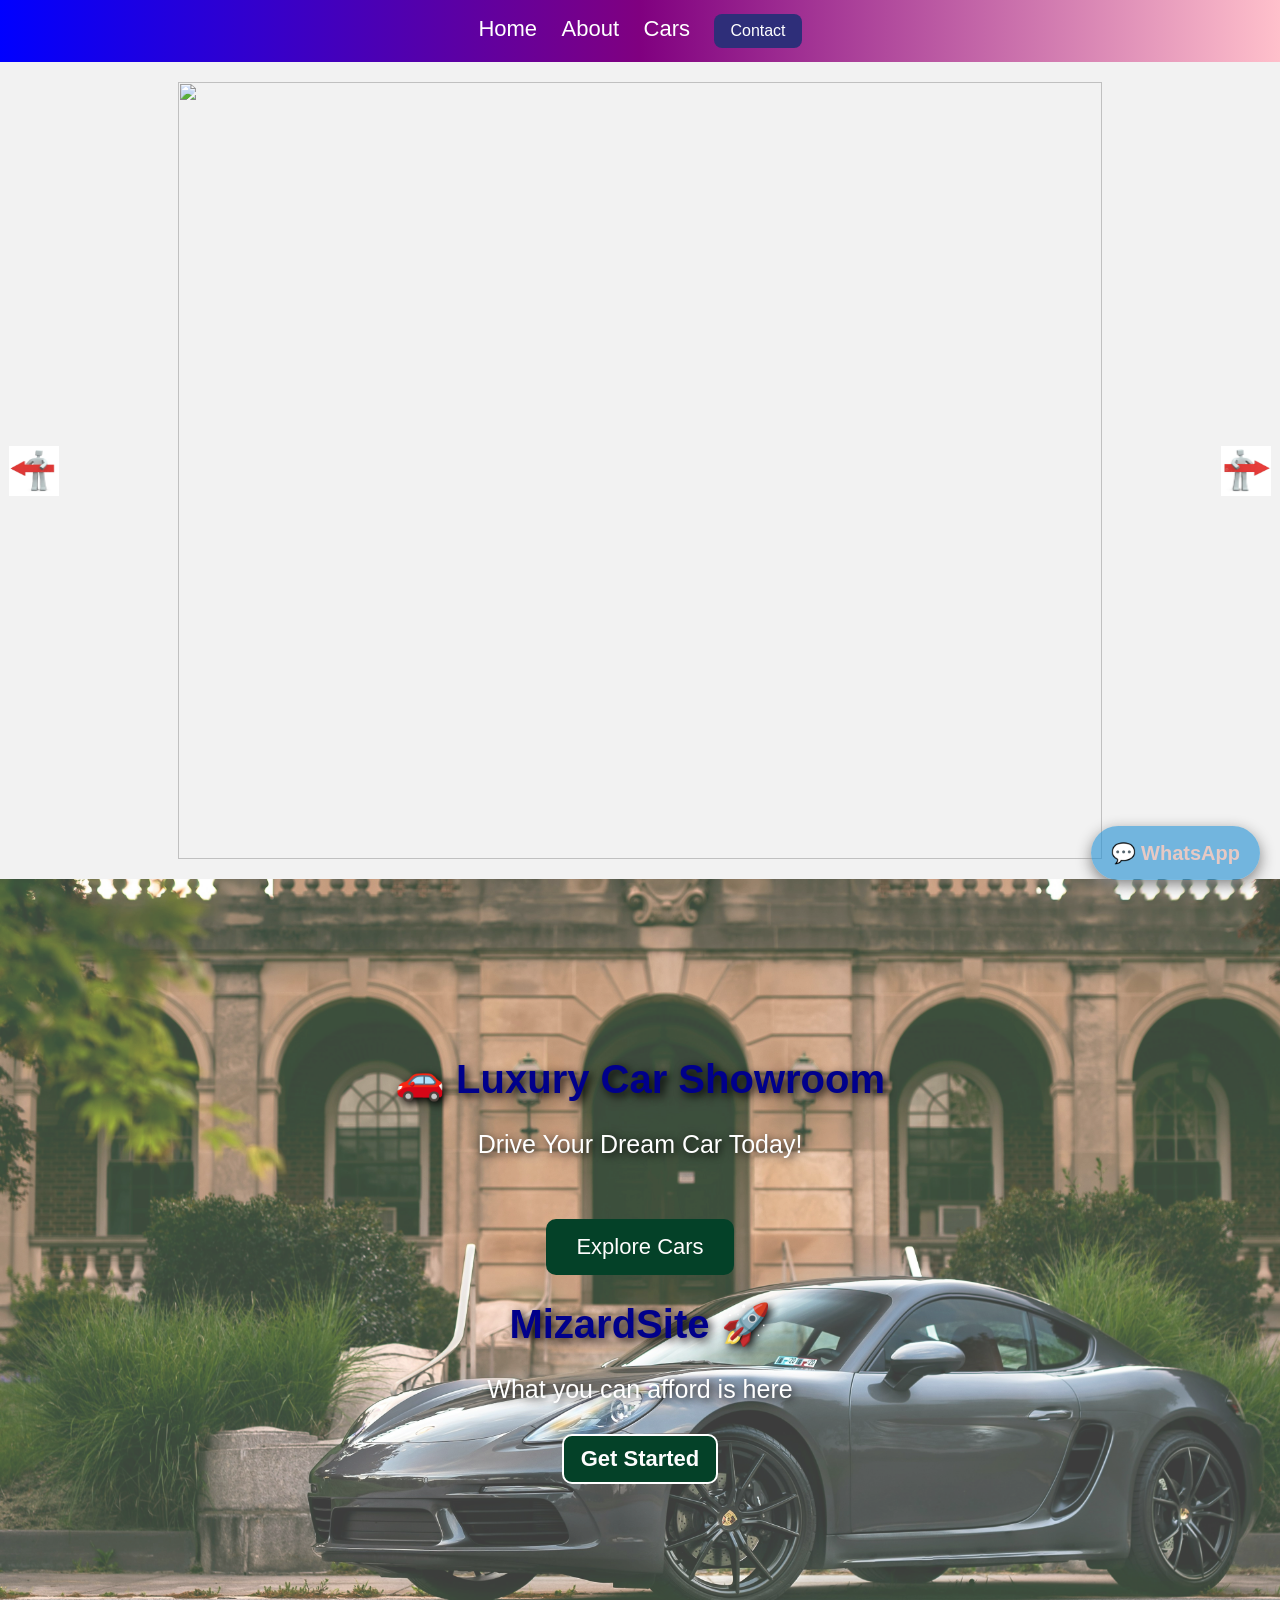
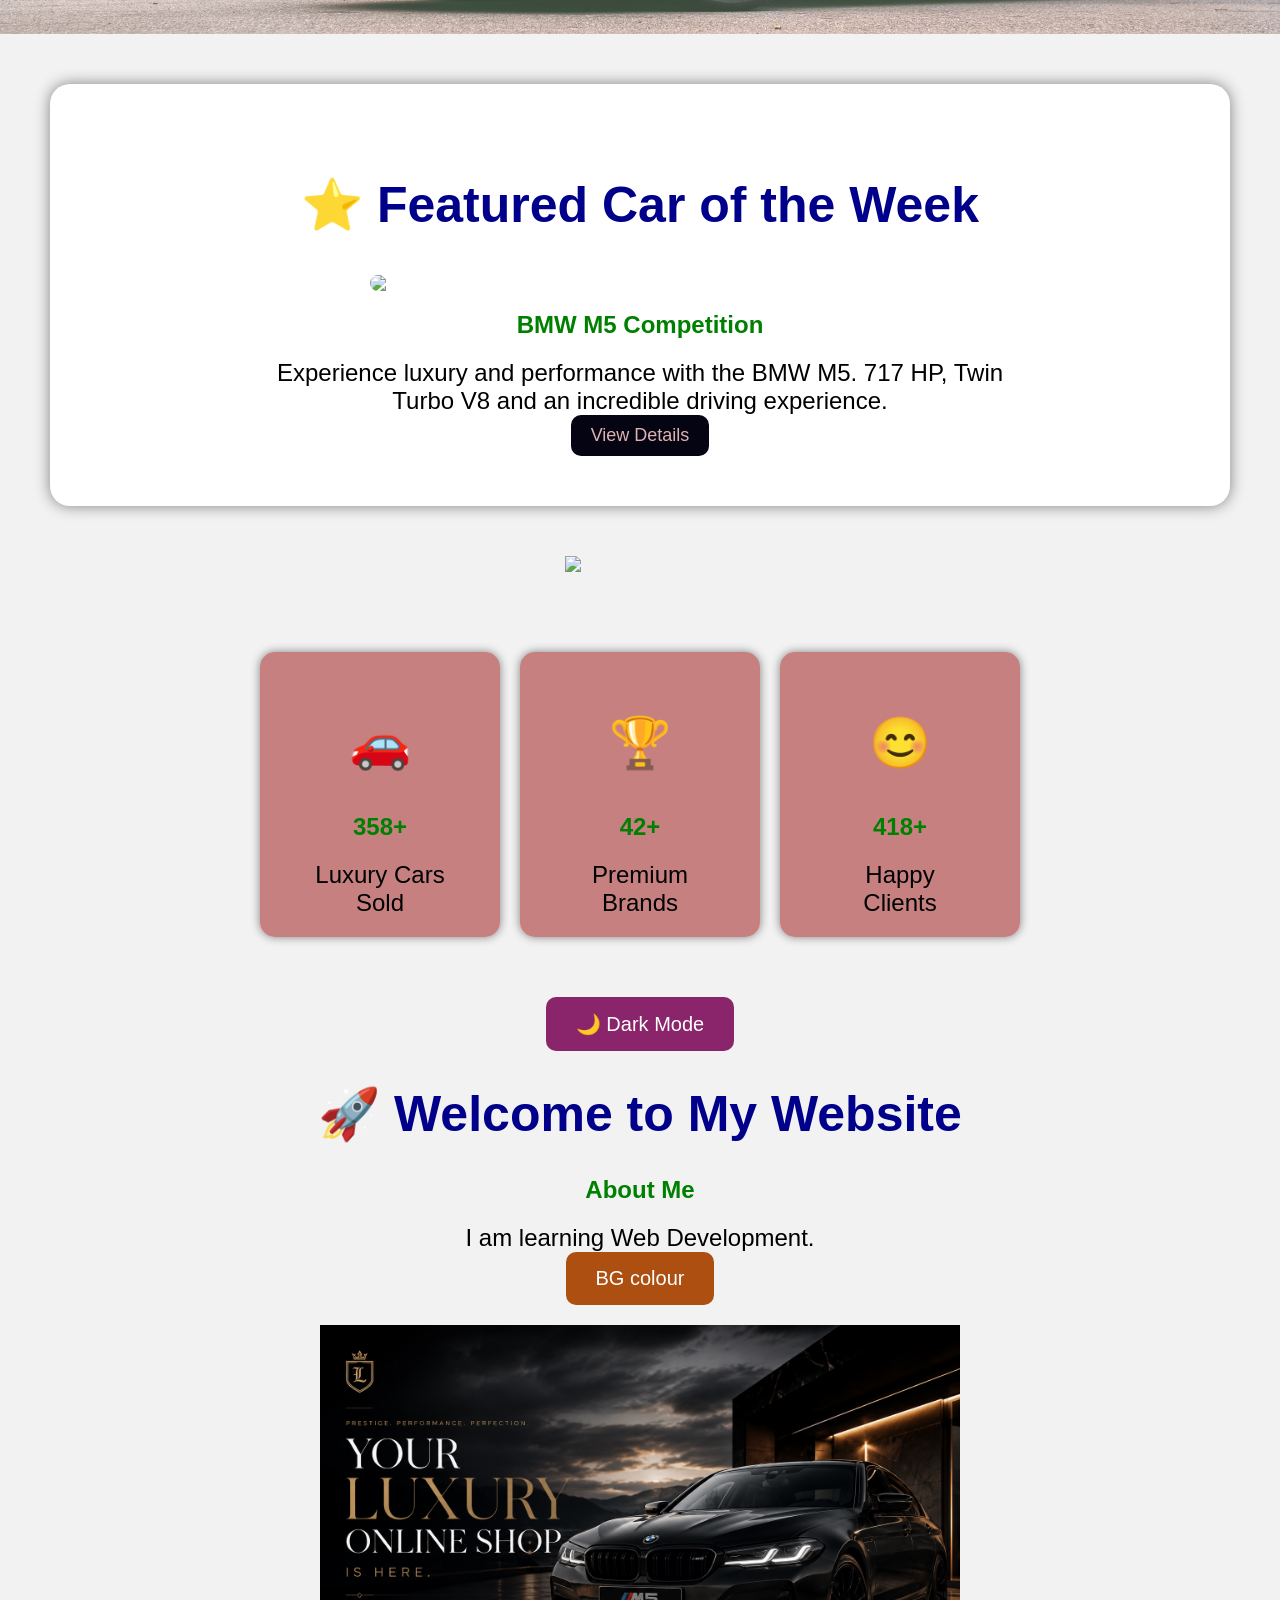
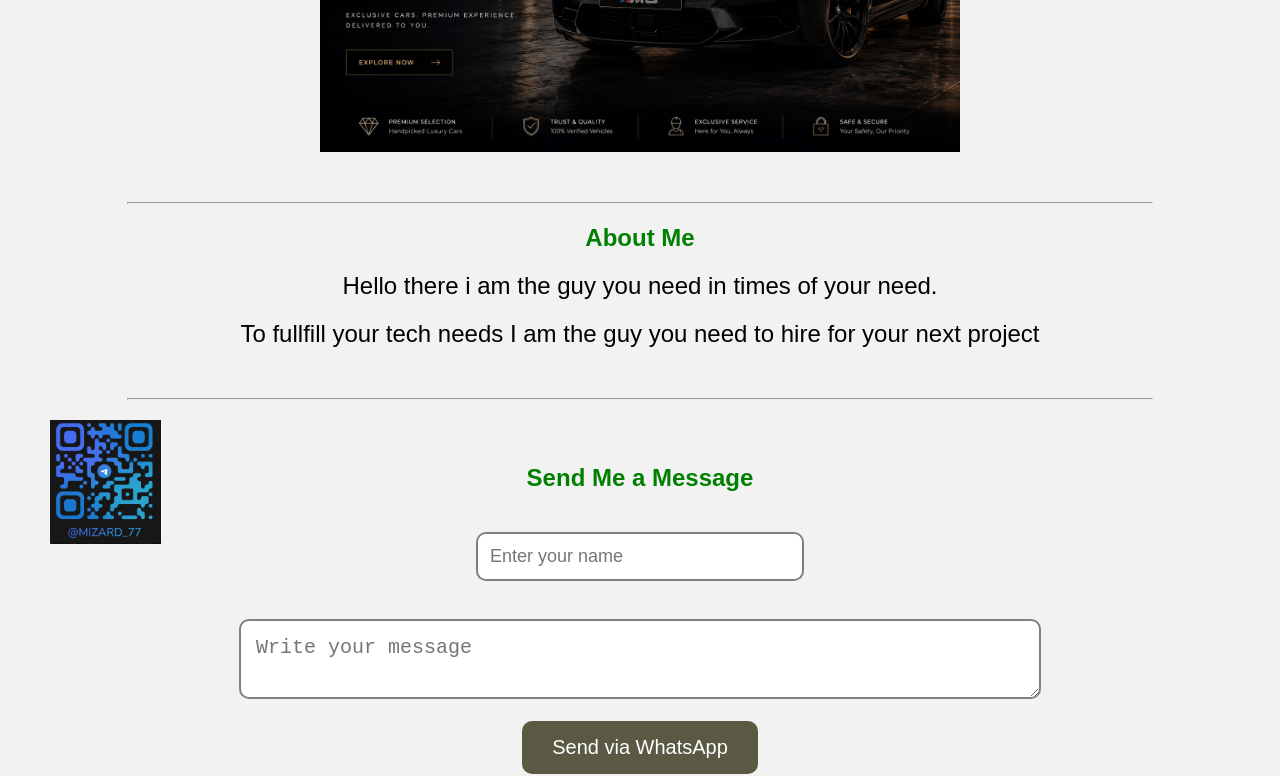
==== commit 2a9c4c57: "Add files via upload" ====
--- a/index.html
+++ b/index.html
@@ -18,11 +18,11 @@
 
 <div class="slider">
 
-    <button id="prevBtn">🚘</button>
+    <img id="prevBtn" src="left-arrow.jpg" alt="Previous">
 
     <img id="sliderImage" src="BMW M5.jpg" width="100%">
 
-    <button id="nextBtn">➡</button>
+    <img id="nextBtn" src="right-arrow.jpg">
 
 </div>
 
@@ -40,7 +40,7 @@
 
     <p>What you can afford is here</p>
 
-    <button>Get Started</button>
+    <button class="getstartedbtn">Get Started</button>
 
 </div>
 
@@ -63,6 +63,8 @@
 
 
 </section>
+
+<img src="rotatingwheel.gif" class="dance-cartoon">
 
 <section class="stats">
 
@@ -92,7 +94,7 @@
     
      <h2 id="about">About Me</h2>
 
-    <p id="message">I am learning Web Development.</p>
+    <p id="aboutmessage">I am learning Web Development.</p>
 
     <button class="bgbtn" onclick="changeColor()">BG colour</button>
 
@@ -105,6 +107,7 @@
 <p>
 Hello there i am the guy you need in times of your need.
 </p>
+
 <p>
     To fullfill your tech needs I am the guy you need to hire for your next project 
     
@@ -137,27 +140,19 @@
 
 <hr>
 
-<h2 id="contact">Contact Me</h2>
-
-<p>Email: mizardsite777@gmail.com</p>
-
-<p>Phone: +91 9876543210</p>
-
-<h2>Send Me a Message</h2>
-
-<input type="text" placeholder="Enter your name">
+<img src="telegram scanner.png" class="contact-image">
+
+<h2 id="contact">Send Me a Message</h2>
+
+<input type="text" id="name" placeholder="Enter your name">
 
 <br><br>
 
-<input type="email" placeholder="Enter your email">
+<textarea id="message" placeholder="Write your message"></textarea>
 
 <br><br>
 
-<textarea placeholder="Write your message"></textarea>
-
-<br><br>
-
-<button class="sendbtn">Send</button>
+<button onclick="sendWhatsApp()">Send via WhatsApp</button>
 
 <script>
 
@@ -289,6 +284,33 @@
 
 </script>
 
+<a href="https://wa.me/8822319002" class="whatsapp-btn" target="_blank">
+    💬 WhatsApp
+</a>
+
+<script>
+
+function sendWhatsApp(){
+
+    let name = document.getElementById("name").value;
+    let message = document.getElementById("message").value;
+
+    let phone = "8822319002";
+
+    let text =
+    "Hello, my name is " + name +
+    ".%0A%0A" +
+    message;
+
+    let url =
+    "https://wa.me/" + phone + "?text=" + text;
+
+    window.open(url, "_blank");
+
+}
+
+</script>
+
 </body>
 
 </html>
--- a/style.css
+++ b/style.css
@@ -315,9 +315,9 @@
     }
 }
 .slider img{
-    width:85%;
-    height:900px;
-    object-fit:cover;
+    width: 85%;
+    height:777px;
+    object-fit:container;
     object-position:center;
     opacity:1;
     transition:opacity 1s ease-in-out;
@@ -344,4 +344,60 @@
 nav a{
     display:inline-block;
     margin:10px;
+}
+
+#prevBtn,
+#nextBtn{
+    width:50px;
+    height:50px;
+    cursor:pointer;
+}
+.getstartedbtn{
+    background-color: rgb(4, 65, 40);
+    color: rgb(254, 253, 253);
+    font-weight: 700;
+    padding: 10px 17px;
+    border: 2px solid white;
+    border-radius: 10px;
+    font-size: 22px;
+    margin-top:30px;
+}
+
+.getstartedbtn:hover{
+    background-color: rgba(177, 9, 186, 0.381);
+    transform: scale(1.3);
+    transition: 0.3s;
+}
+
+.whatsapp-btn{
+    position:fixed;
+    bottom:20px;
+    right:20px;
+
+    background-color:#2590d39f;
+    color:rgb(231, 201, 196);
+
+    padding:15px 20px;
+    border-radius:50px;
+
+    text-decoration:none;
+    font-size:20px;
+    font-weight:bold;
+
+    box-shadow:0px 5px 15px gray;
+
+    z-index:1000;
+}
+
+.dance-cartoon{
+    width:150px;
+    display:block;
+    margin:20px auto;
+}
+
+.contact-image{
+    width:111px;
+    margin-left:50px;
+    margin-right:-50px;
+    margin-bottom:-100px;
 }
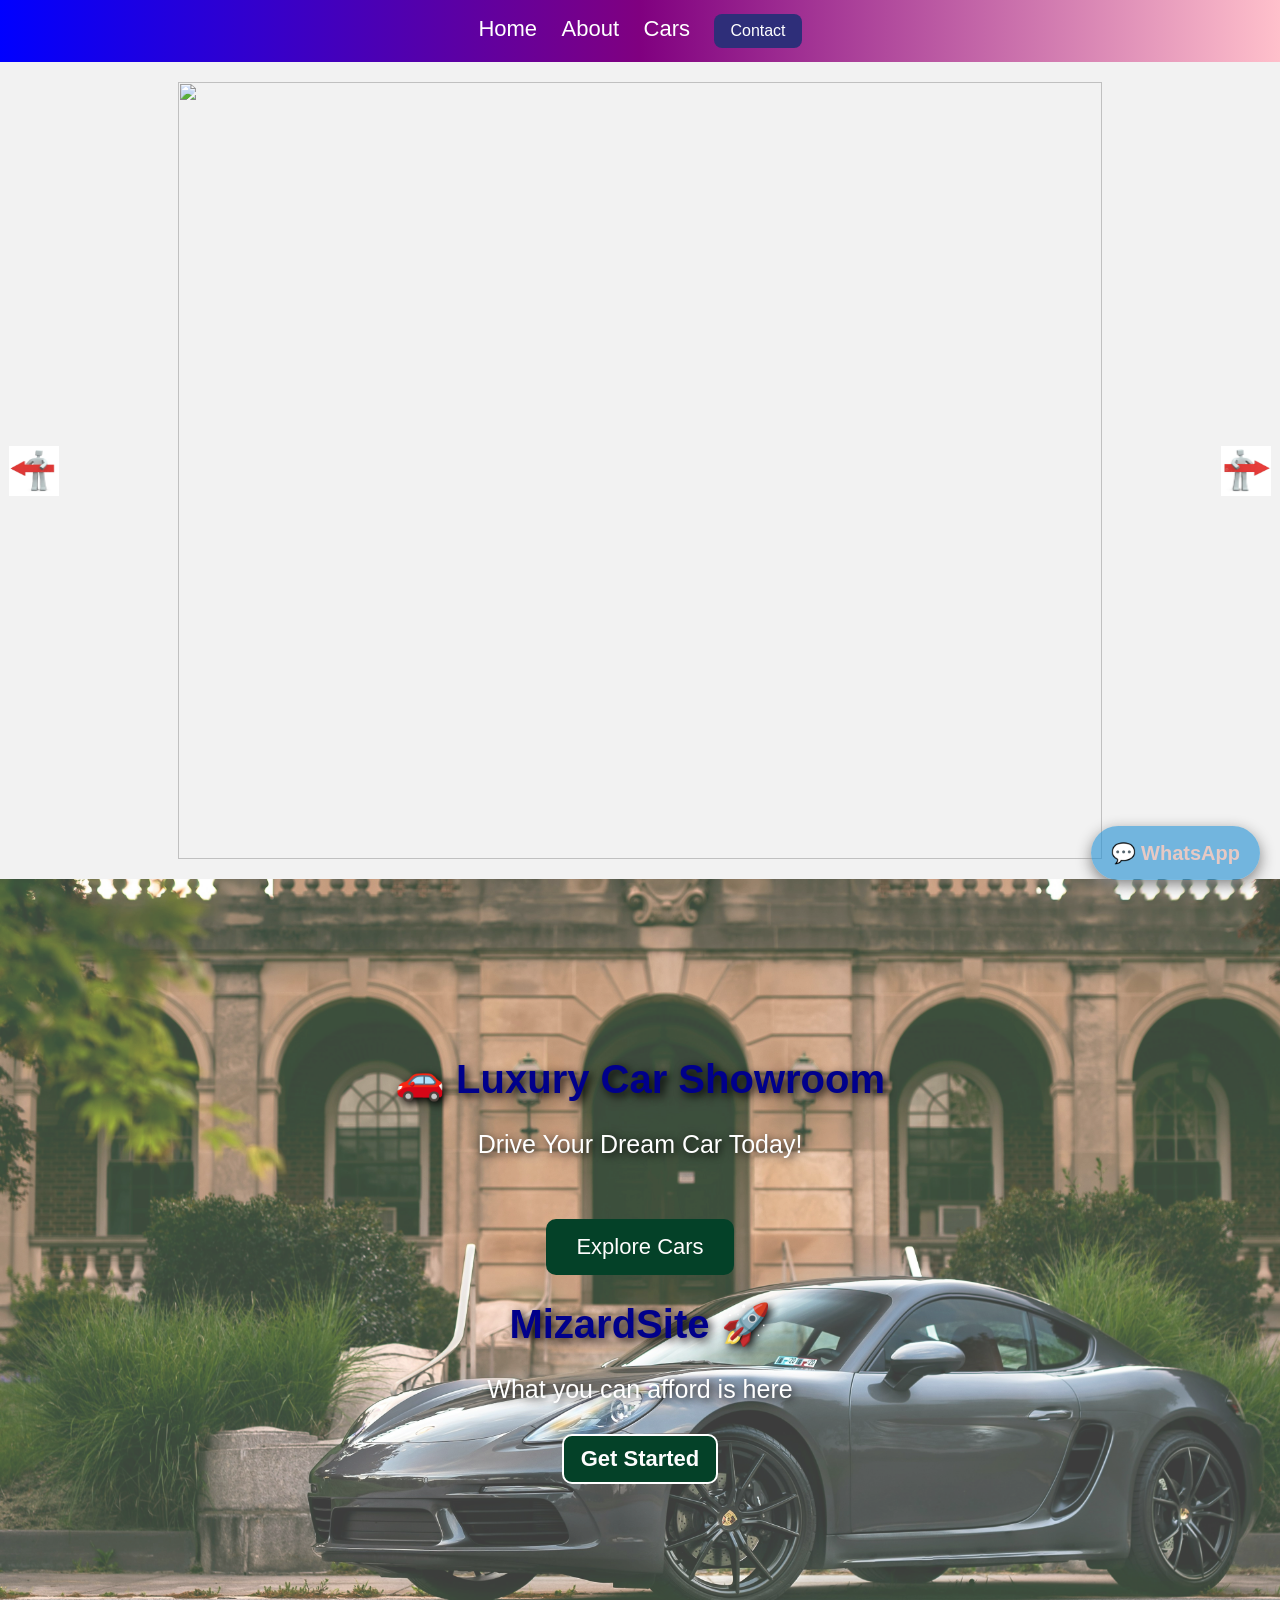
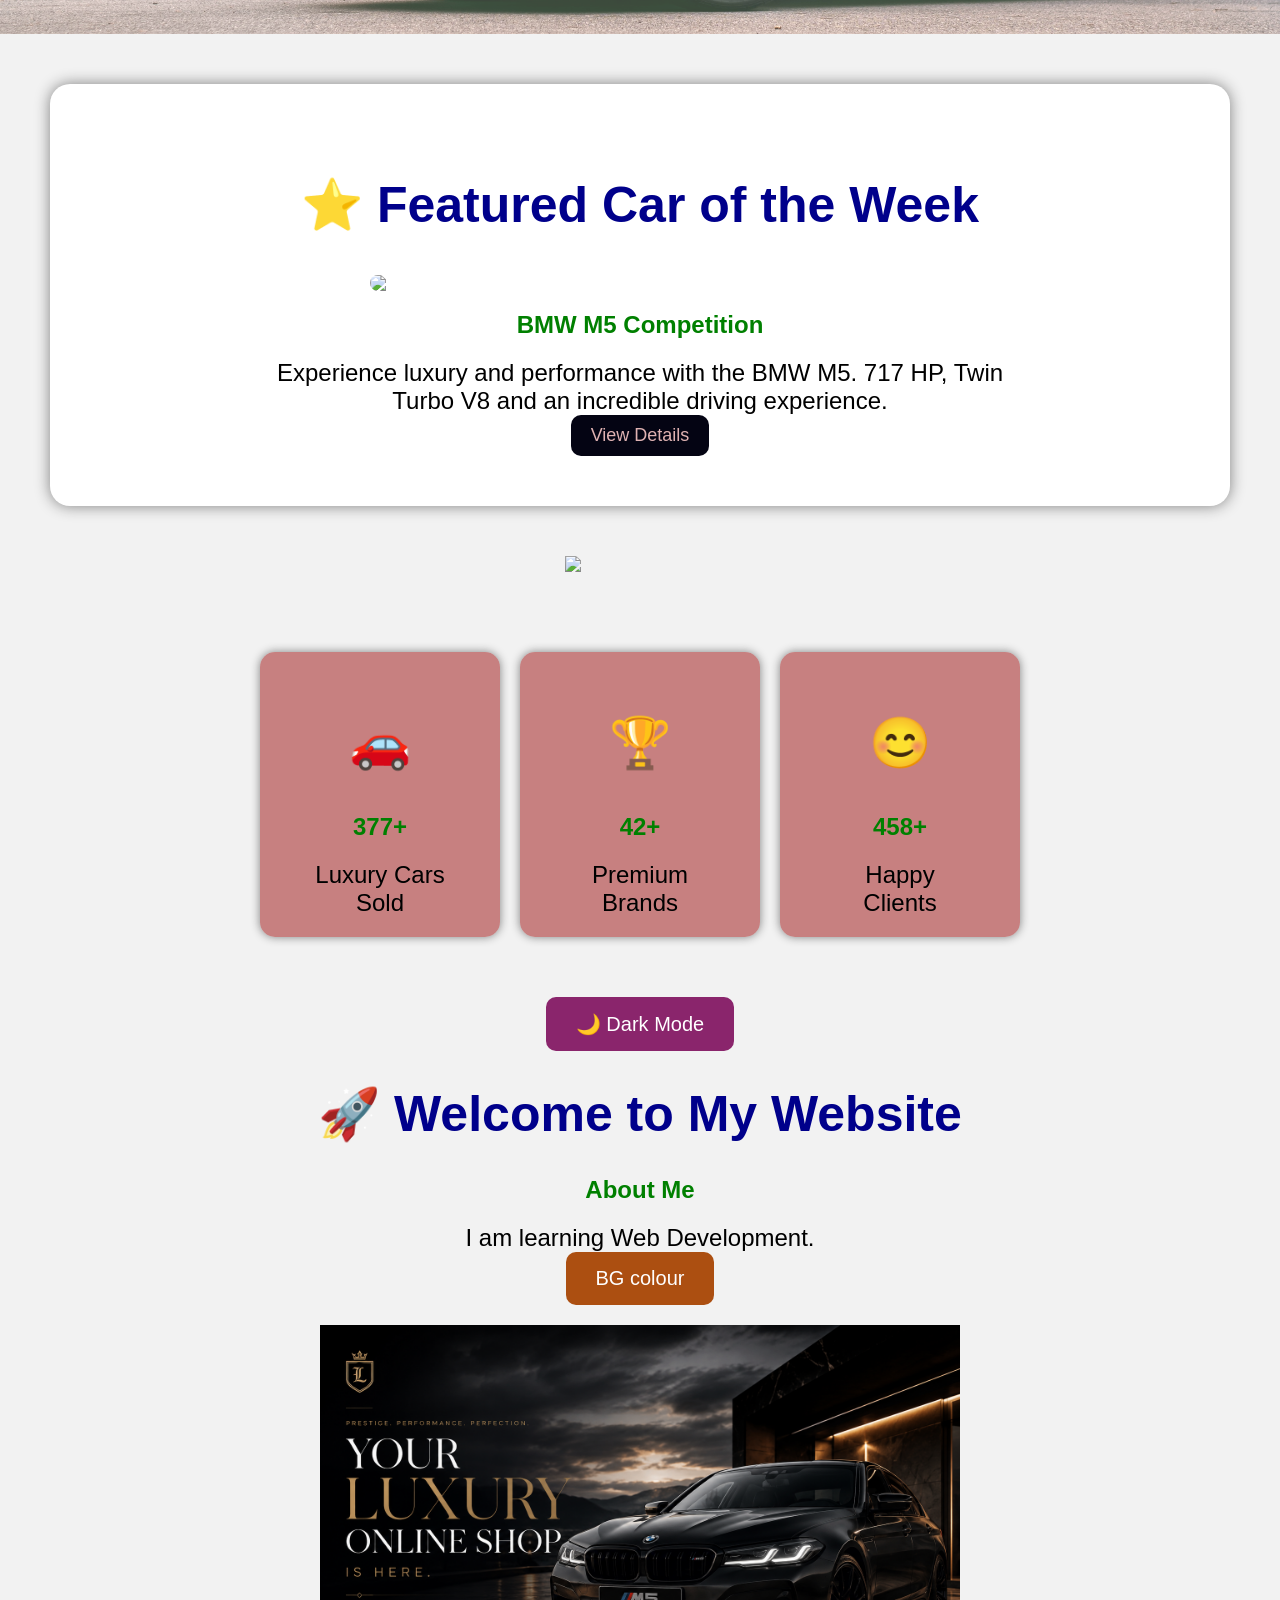
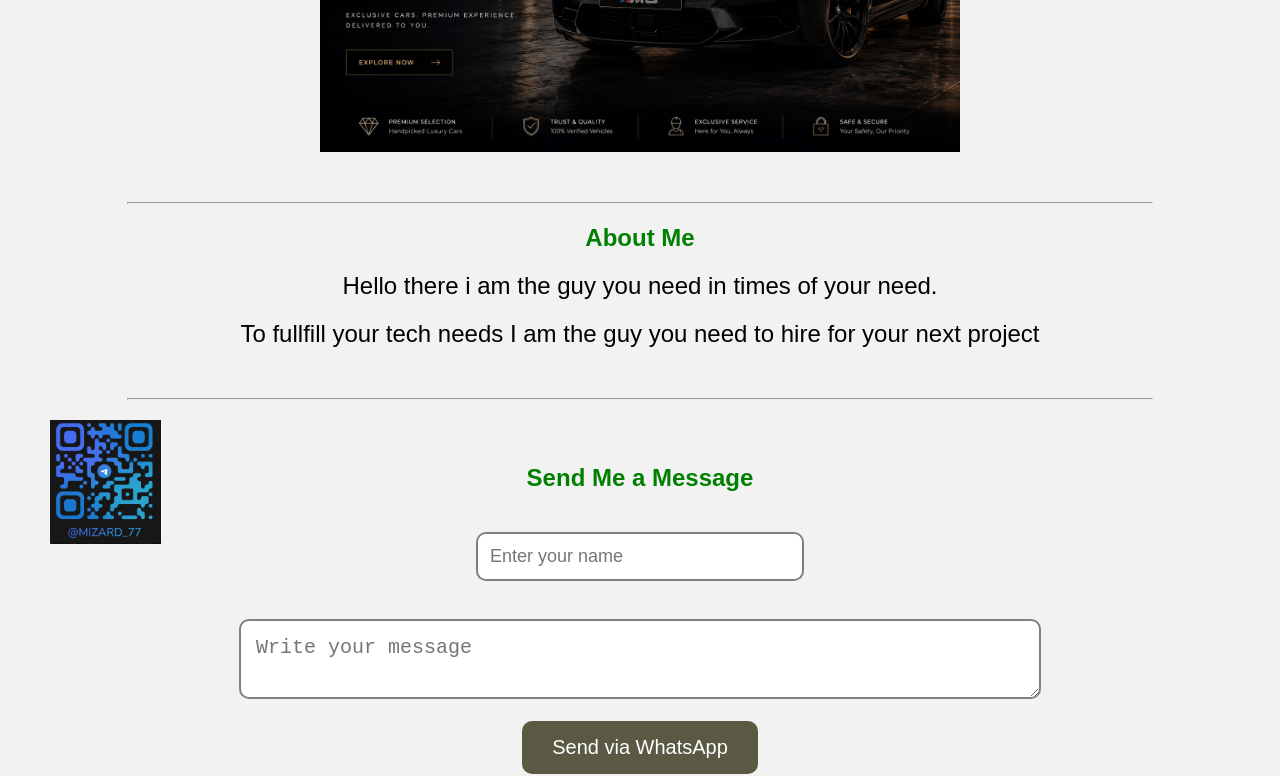
==== commit b2725ae7: "Add files via upload" ====
--- a/index.html
+++ b/index.html
@@ -284,7 +284,7 @@
 
 </script>
 
-<a href="https://wa.me/8822319002" class="whatsapp-btn" target="_blank">
+<a href="https://wa.me/918822319002" class="whatsapp-btn" target="_blank">
     💬 WhatsApp
 </a>
 
@@ -295,7 +295,7 @@
     let name = document.getElementById("name").value;
     let message = document.getElementById("message").value;
 
-    let phone = "8822319002";
+    let phone = "918822319002";
 
     let text =
     "Hello, my name is " + name +
